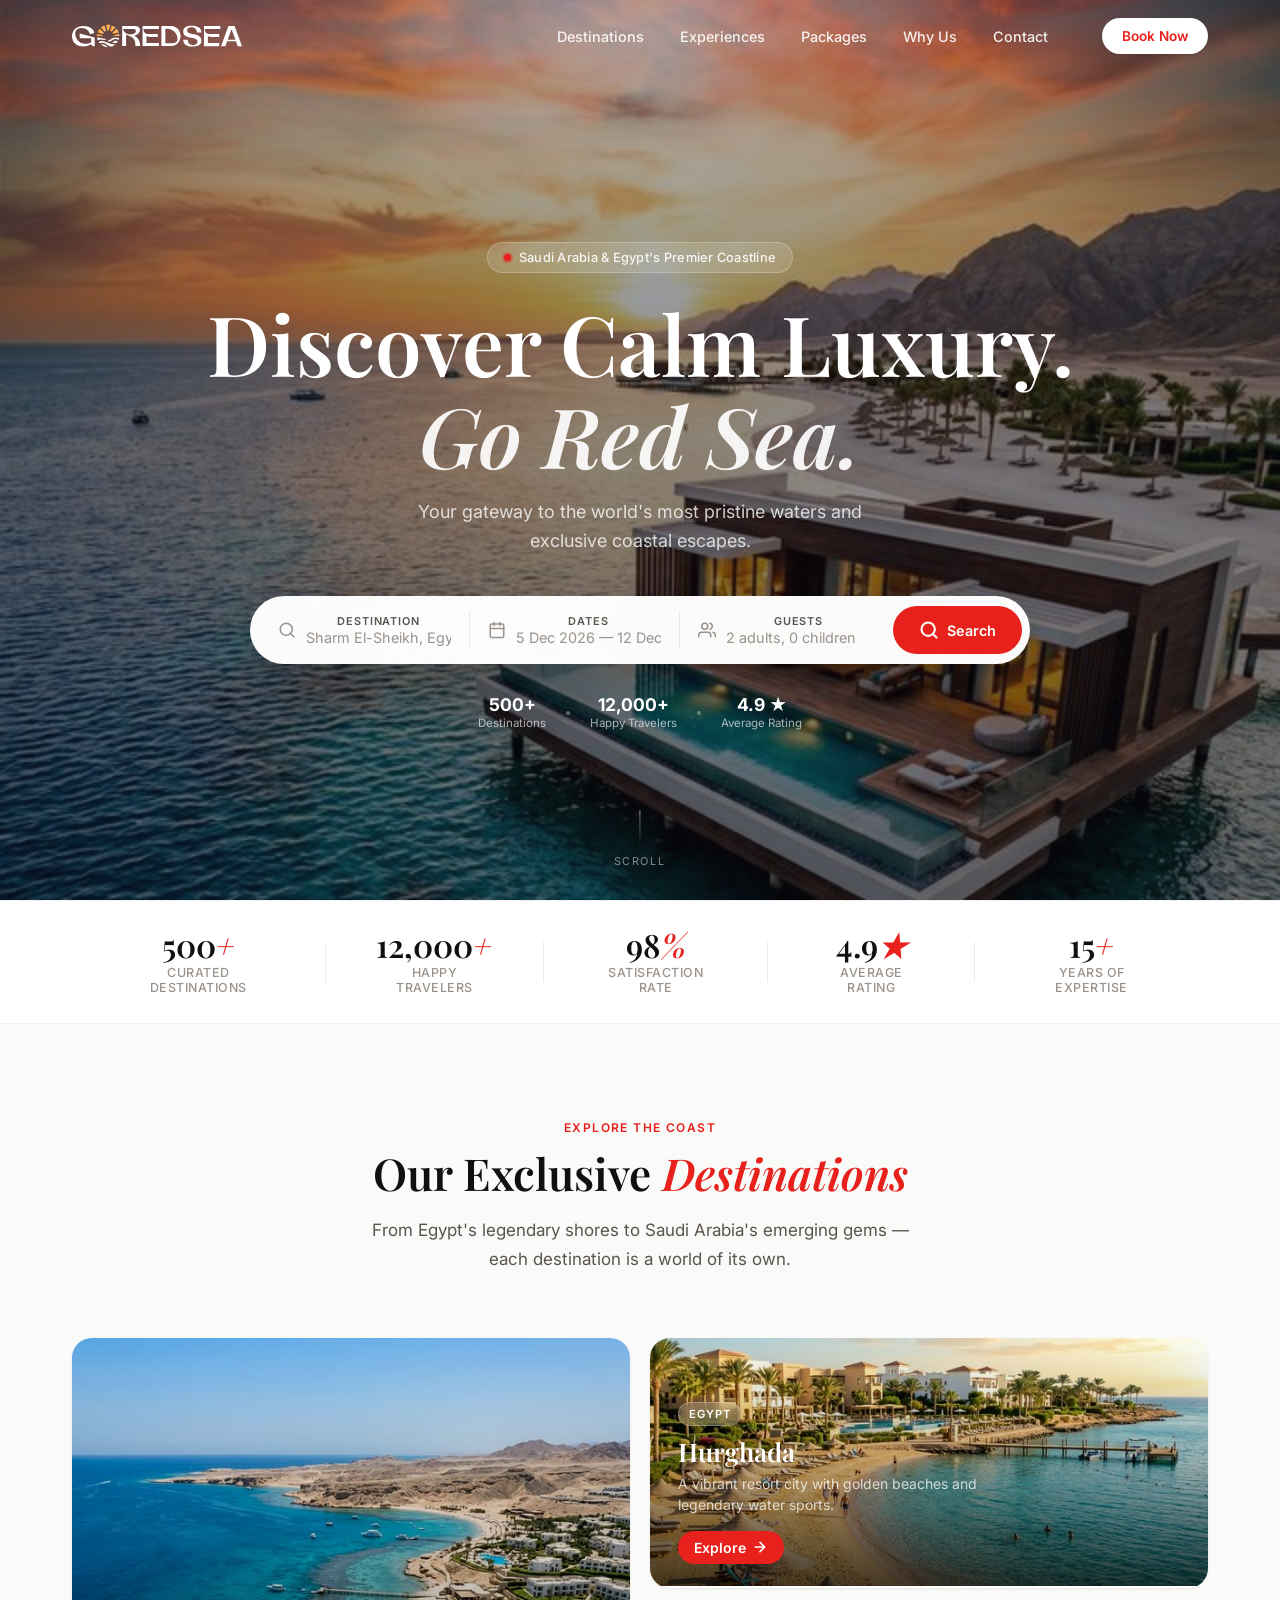
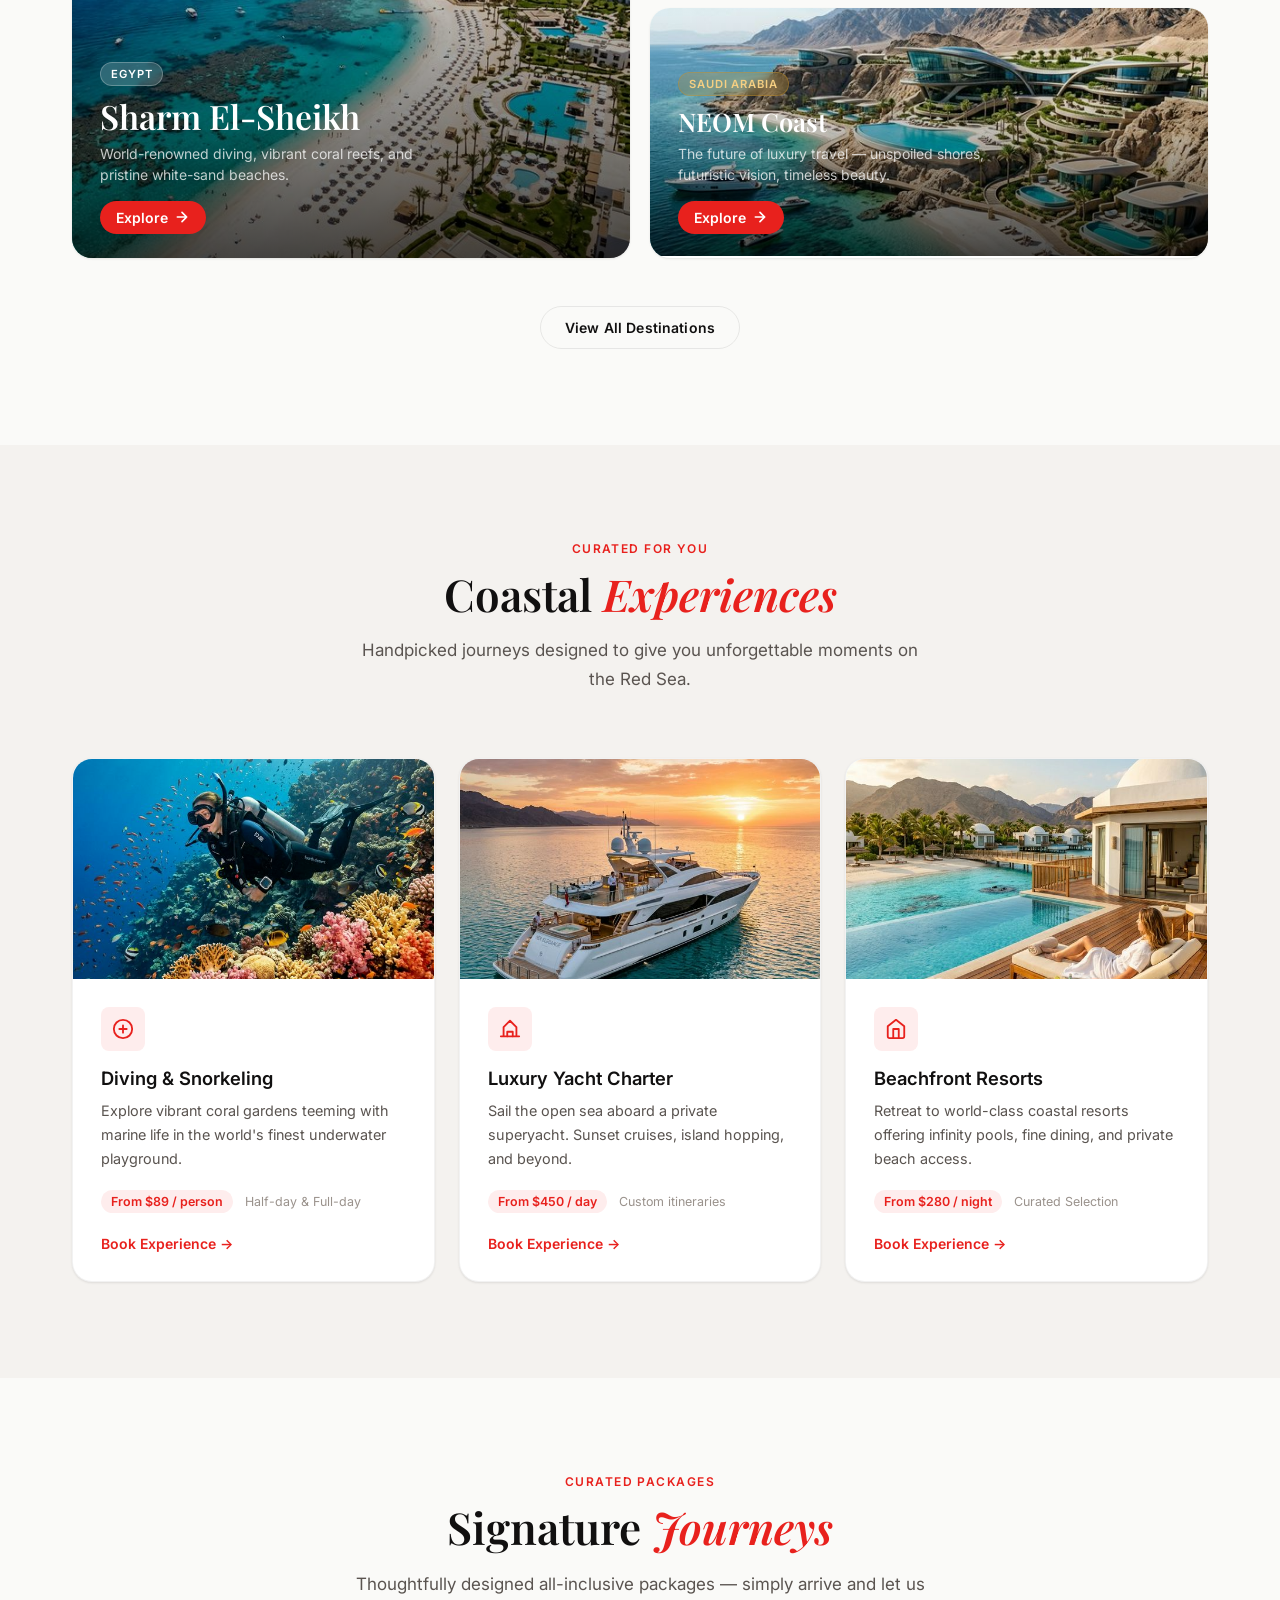
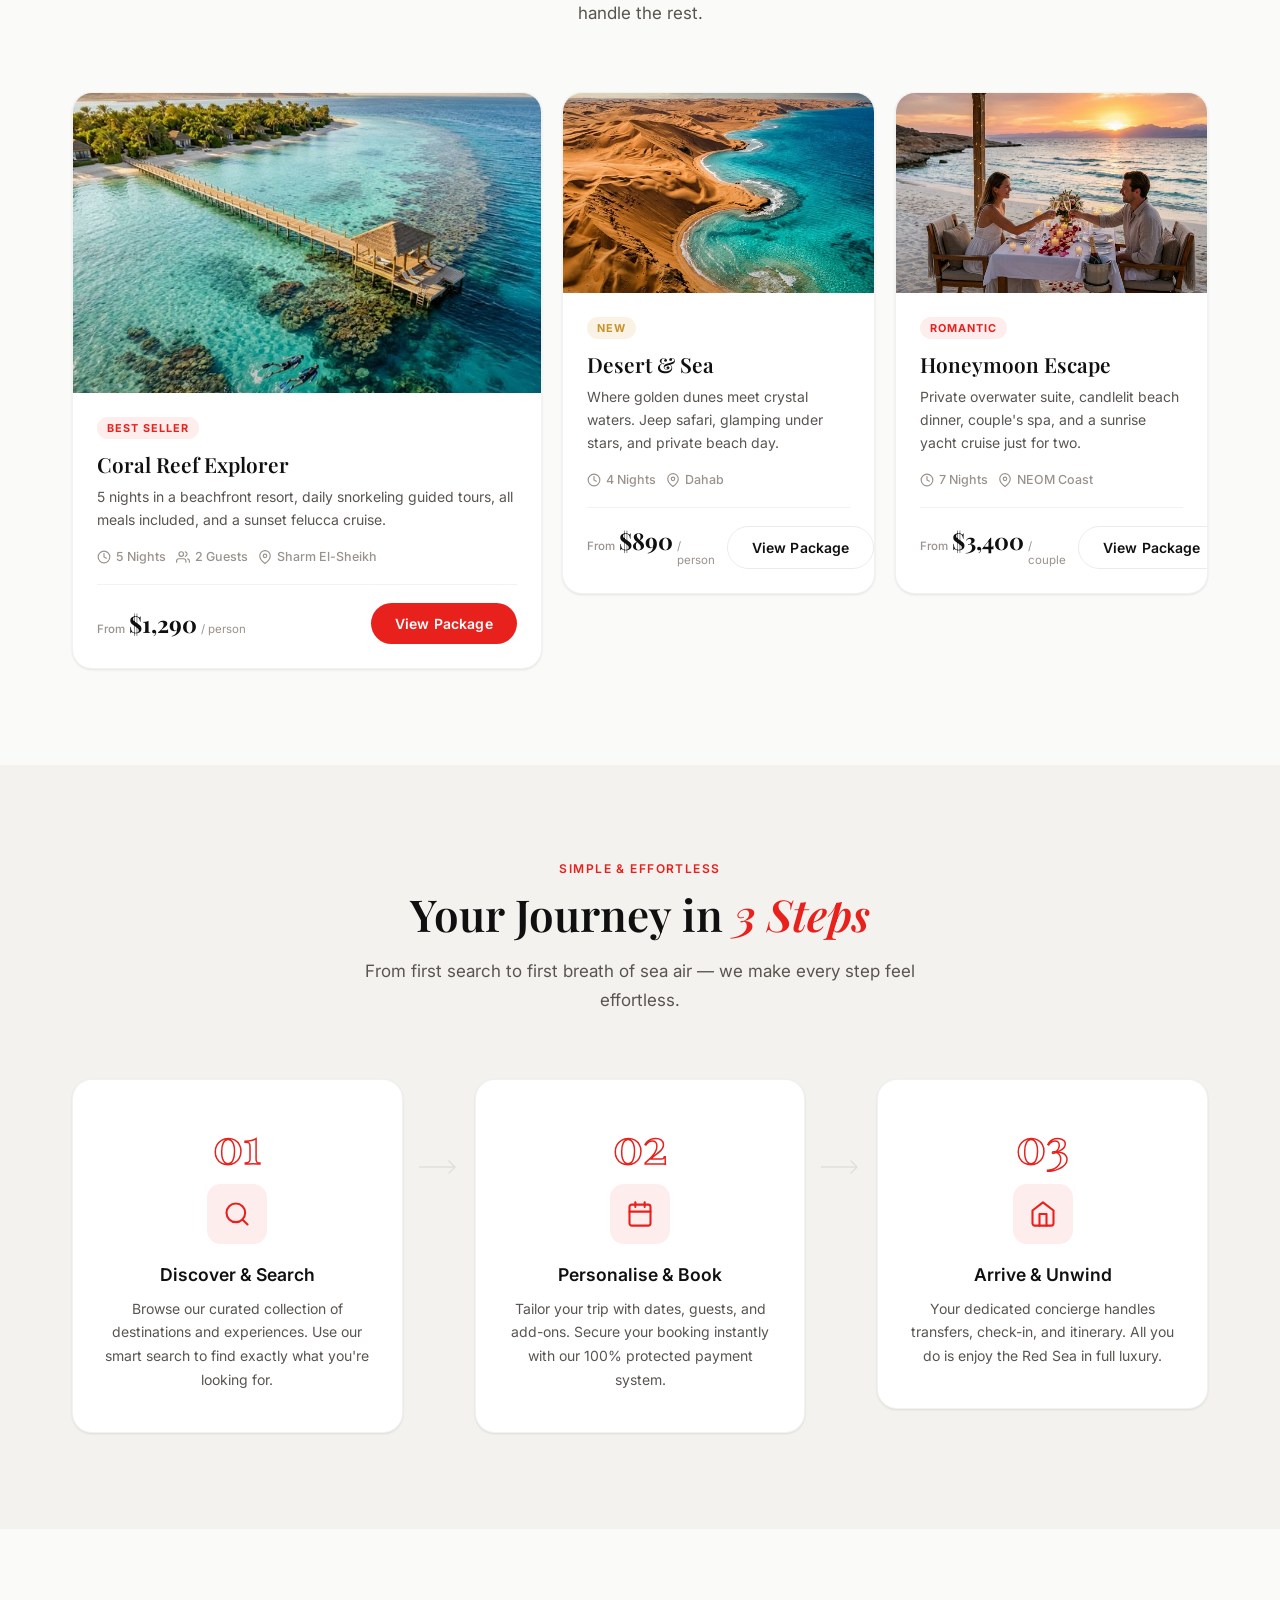
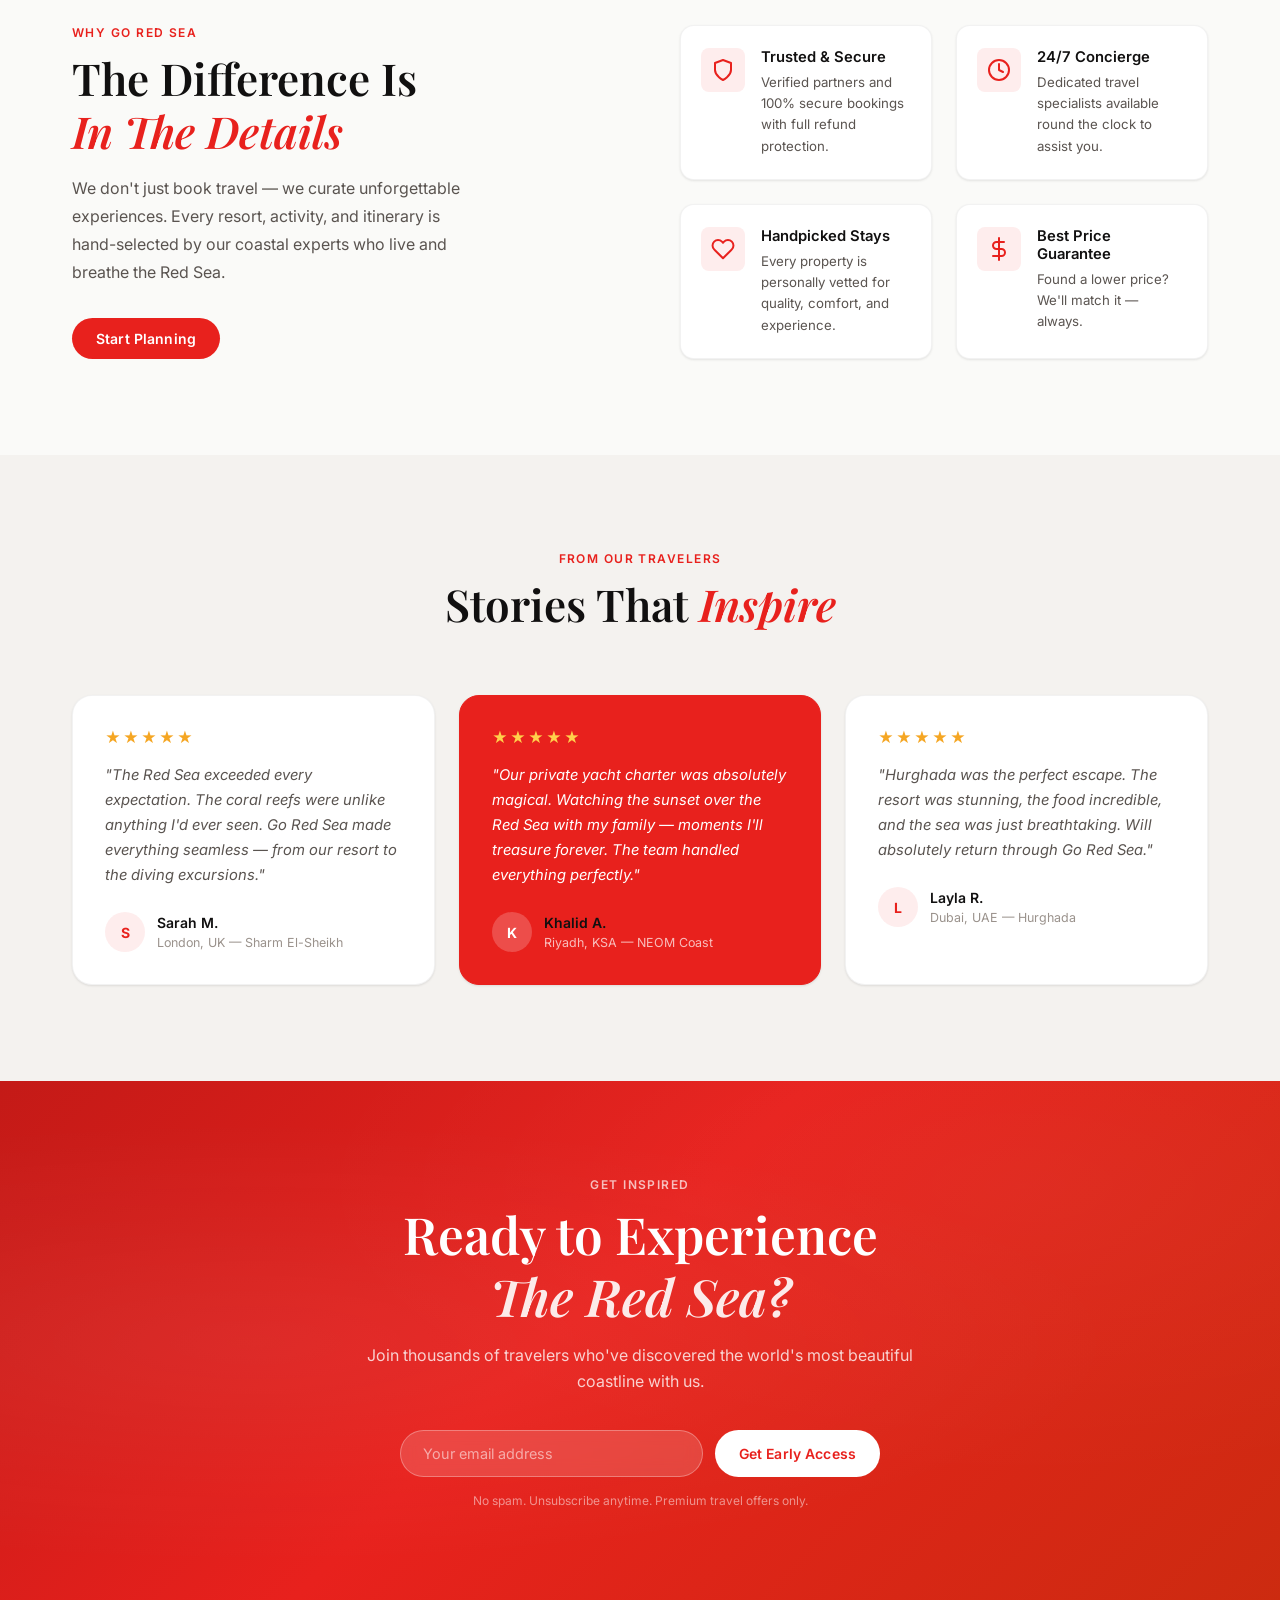
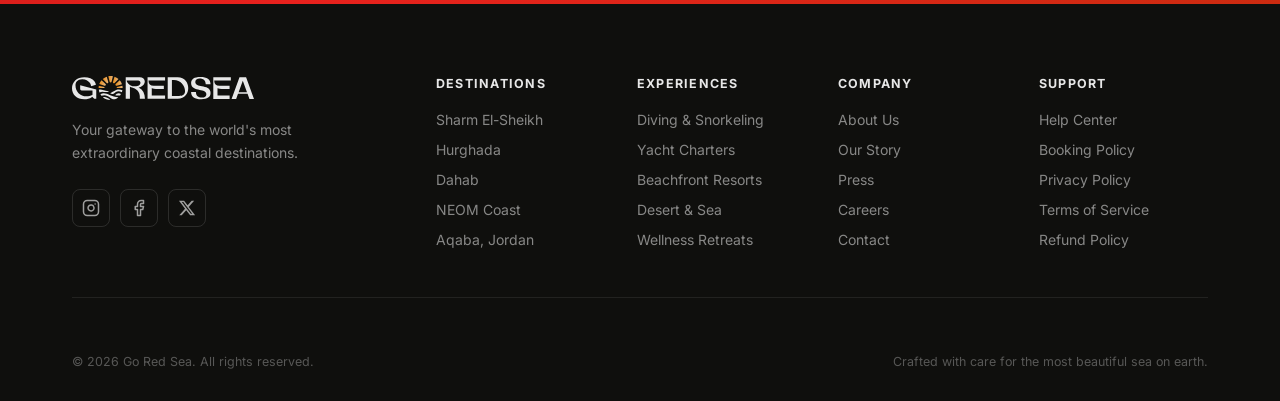
==== index.html @ 2644ea2e "🌊 Initial launch: Go Red Sea premium travel website - Full homepage with hero, stats bar, destinatio" ====
<!DOCTYPE html>
<html lang="en">
<head>
  <meta charset="UTF-8" />
  <meta name="viewport" content="width=device-width, initial-scale=1.0" />
  <title>Go Red Sea — Discover Calm Luxury</title>
  <meta name="description" content="Go Red Sea — Explore the world's most pristine coastline. Discover exclusive destinations, luxury resorts, yacht charters, and underwater adventures along the stunning Red Sea." />
  <meta name="keywords" content="Red Sea travel, Red Sea luxury, Sharm El-Sheikh, Hurghada, NEOM, Red Sea diving, yacht charter, luxury resort" />
  <link rel="icon" type="image/svg+xml" href="assets/logos/logo-red.svg" />
  <link rel="preconnect" href="https://fonts.googleapis.com" />
  <link rel="preconnect" href="https://fonts.gstatic.com" crossorigin />
  <link href="https://fonts.googleapis.com/css2?family=Inter:wght@300;400;500;600;700&family=Playfair+Display:ital,wght@0,500;0,600;1,500&display=swap" rel="stylesheet" />
  <link rel="stylesheet" href="style.css" />
</head>
<body>

  <!-- ═══════════════════════════════════════════
       NAVIGATION
  ═══════════════════════════════════════════ -->
  <header class="nav-header" id="nav-header">
    <nav class="nav-inner">
      <a href="/" class="nav-logo" id="nav-logo-link" aria-label="Go Red Sea - Home">
        <div class="logo-wrap">
          <img src="assets/logos/logo-red.svg"   alt="Go Red Sea" class="logo-img logo-dark"  id="logo-dark" />
          <img src="assets/logos/logo-white.svg" alt="Go Red Sea" class="logo-img logo-light" id="logo-light" />
        </div>
      </a>

      <ul class="nav-links" id="nav-links">
        <li><a href="#destinations" class="nav-link">Destinations</a></li>
        <li><a href="#experiences" class="nav-link">Experiences</a></li>
        <li><a href="#packages" class="nav-link">Packages</a></li>
        <li><a href="#why" class="nav-link">Why Us</a></li>
        <li><a href="#contact" class="nav-link">Contact</a></li>
      </ul>

      <div class="nav-actions">
        <a href="#booking" class="btn btn-primary nav-cta" id="nav-book-btn">Book Now</a>
        <button class="nav-burger" id="nav-burger" aria-label="Open menu">
          <span></span><span></span><span></span>
        </button>
      </div>
    </nav>
  </header>

  <!-- Mobile Menu -->
  <div class="mobile-menu" id="mobile-menu">
    <ul>
      <li><a href="#destinations" class="mobile-link">Destinations</a></li>
      <li><a href="#experiences" class="mobile-link">Experiences</a></li>
      <li><a href="#about" class="mobile-link">About</a></li>
      <li><a href="#contact" class="mobile-link">Contact</a></li>
      <li><a href="#booking" class="btn btn-primary mobile-cta">Book Now</a></li>
    </ul>
  </div>


  <!-- ═══════════════════════════════════════════
       HERO SECTION
  ═══════════════════════════════════════════ -->
  <section class="hero" id="hero">
    <div class="hero-media">
      <img src="assets/images/hero.png" alt="Red Sea luxury coastal view" class="hero-img" id="hero-img" />
      <div class="hero-overlay"></div>
    </div>

    <div class="hero-content">
      <div class="hero-badge">
        <span class="badge-dot"></span>
        <span>Saudi Arabia &amp; Egypt's Premier Coastline</span>
      </div>

      <h1 class="hero-headline">
        Discover Calm Luxury.<br />
        <em>Go Red Sea.</em>
      </h1>

      <p class="hero-subline">Your gateway to the world's most pristine waters and exclusive coastal escapes.</p>

      <!-- Search / Booking Bar -->
      <div class="booking-bar" id="booking">
        <div class="booking-field" id="booking-dest">
          <div class="field-icon">
            <svg width="18" height="18" viewBox="0 0 24 24" fill="none" stroke="currentColor" stroke-width="2" stroke-linecap="round" stroke-linejoin="round"><circle cx="11" cy="11" r="8"/><path d="m21 21-4.35-4.35"/></svg>
          </div>
          <div class="field-content">
            <label class="field-label">Destination</label>
            <input type="text" class="field-input" placeholder="Where do you want to go?" id="dest-input" />
          </div>
        </div>

        <div class="booking-divider"></div>

        <div class="booking-field" id="booking-dates">
          <div class="field-icon">
            <svg width="18" height="18" viewBox="0 0 24 24" fill="none" stroke="currentColor" stroke-width="2" stroke-linecap="round" stroke-linejoin="round"><rect x="3" y="4" width="18" height="18" rx="2" ry="2"/><line x1="16" y1="2" x2="16" y2="6"/><line x1="8" y1="2" x2="8" y2="6"/><line x1="3" y1="10" x2="21" y2="10"/></svg>
          </div>
          <div class="field-content">
            <label class="field-label">Dates</label>
            <input type="text" class="field-input" placeholder="Check-in — Check-out" id="dates-input" />
          </div>
        </div>

        <div class="booking-divider"></div>

        <div class="booking-field" id="booking-guests">
          <div class="field-icon">
            <svg width="18" height="18" viewBox="0 0 24 24" fill="none" stroke="currentColor" stroke-width="2" stroke-linecap="round" stroke-linejoin="round"><path d="M17 21v-2a4 4 0 0 0-4-4H5a4 4 0 0 0-4 4v2"/><circle cx="9" cy="7" r="4"/><path d="M23 21v-2a4 4 0 0 0-3-3.87"/><path d="M16 3.13a4 4 0 0 1 0 7.75"/></svg>
          </div>
          <div class="field-content">
            <label class="field-label">Guests</label>
            <input type="text" class="field-input" placeholder="2 adults, 0 children" id="guests-input" />
          </div>
        </div>

        <button class="booking-search-btn" id="search-btn" aria-label="Search">
          <svg width="20" height="20" viewBox="0 0 24 24" fill="none" stroke="currentColor" stroke-width="2.5" stroke-linecap="round" stroke-linejoin="round"><circle cx="11" cy="11" r="8"/><path d="m21 21-4.35-4.35"/></svg>
          <span>Search</span>
        </button>
      </div>

      <div class="hero-trust">
        <div class="trust-item">
          <strong>500+</strong>
          <span>Destinations</span>
        </div>
        <div class="trust-dot"></div>
        <div class="trust-item">
          <strong>12,000+</strong>
          <span>Happy Travelers</span>
        </div>
        <div class="trust-dot"></div>
        <div class="trust-item">
          <strong>4.9 ★</strong>
          <span>Average Rating</span>
        </div>
      </div>
    </div>

    <!-- Scroll indicator -->
    <div class="hero-scroll" aria-hidden="true">
      <div class="scroll-line"></div>
      <span>Scroll</span>
    </div>
  </section>

  <!-- ═══════════════════════════════════════════
       STATS BAR
  ═══════════════════════════════════════════ -->
  <div class="stats-bar">
    <div class="stats-inner">
      <div class="stat-item">
        <strong class="stat-num">500<span>+</span></strong>
        <span class="stat-label">Curated Destinations</span>
      </div>
      <div class="stat-sep"></div>
      <div class="stat-item">
        <strong class="stat-num">12,000<span>+</span></strong>
        <span class="stat-label">Happy Travelers</span>
      </div>
      <div class="stat-sep"></div>
      <div class="stat-item">
        <strong class="stat-num">98<span>%</span></strong>
        <span class="stat-label">Satisfaction Rate</span>
      </div>
      <div class="stat-sep"></div>
      <div class="stat-item">
        <strong class="stat-num">4.9<span>★</span></strong>
        <span class="stat-label">Average Rating</span>
      </div>
      <div class="stat-sep"></div>
      <div class="stat-item">
        <strong class="stat-num">15<span>+</span></strong>
        <span class="stat-label">Years of Expertise</span>
      </div>
    </div>
  </div>


  <!-- ═══════════════════════════════════════════
       DESTINATIONS SECTION
  ═══════════════════════════════════════════ -->
  <section class="section" id="destinations">
    <div class="container">
      <div class="section-header">
        <p class="section-eyebrow">Explore the Coast</p>
        <h2 class="section-title">Our Exclusive <em>Destinations</em></h2>
        <p class="section-subtitle">From Egypt's legendary shores to Saudi Arabia's emerging gems — each destination is a world of its own.</p>
      </div>

      <div class="destinations-grid">

        <!-- Card 1 – Sharm El-Sheikh -->
        <article class="dest-card dest-card--large" id="dest-sharm">
          <div class="dest-card-media">
            <img src="assets/images/dest_sharm.png" alt="Sharm El-Sheikh, Egypt" class="dest-card-img" loading="lazy" />
            <div class="dest-card-overlay"></div>
          </div>
          <div class="dest-card-content">
            <span class="dest-tag">Egypt</span>
            <h3 class="dest-name">Sharm El-Sheikh</h3>
            <p class="dest-desc">World-renowned diving, vibrant coral reefs, and pristine white-sand beaches.</p>
            <a href="#" class="dest-link" aria-label="Explore Sharm El-Sheikh">
              Explore
              <svg width="16" height="16" viewBox="0 0 24 24" fill="none" stroke="currentColor" stroke-width="2.5" stroke-linecap="round" stroke-linejoin="round"><path d="M5 12h14M12 5l7 7-7 7"/></svg>
            </a>
          </div>
        </article>

        <!-- Card 2 – Hurghada -->
        <article class="dest-card" id="dest-hurghada">
          <div class="dest-card-media">
            <img src="assets/images/dest_hurghada.png" alt="Hurghada, Egypt" class="dest-card-img" loading="lazy" />
            <div class="dest-card-overlay"></div>
          </div>
          <div class="dest-card-content">
            <span class="dest-tag">Egypt</span>
            <h3 class="dest-name">Hurghada</h3>
            <p class="dest-desc">A vibrant resort city with golden beaches and legendary water sports.</p>
            <a href="#" class="dest-link" aria-label="Explore Hurghada">
              Explore
              <svg width="16" height="16" viewBox="0 0 24 24" fill="none" stroke="currentColor" stroke-width="2.5" stroke-linecap="round" stroke-linejoin="round"><path d="M5 12h14M12 5l7 7-7 7"/></svg>
            </a>
          </div>
        </article>

        <!-- Card 3 – NEOM -->
        <article class="dest-card" id="dest-neom">
          <div class="dest-card-media">
            <img src="assets/images/dest_neom.png" alt="NEOM, Saudi Arabia" class="dest-card-img" loading="lazy" />
            <div class="dest-card-overlay"></div>
          </div>
          <div class="dest-card-content">
            <span class="dest-tag dest-tag--gold">Saudi Arabia</span>
            <h3 class="dest-name">NEOM Coast</h3>
            <p class="dest-desc">The future of luxury travel — unspoiled shores, futuristic vision, timeless beauty.</p>
            <a href="#" class="dest-link" aria-label="Explore NEOM Coast">
              Explore
              <svg width="16" height="16" viewBox="0 0 24 24" fill="none" stroke="currentColor" stroke-width="2.5" stroke-linecap="round" stroke-linejoin="round"><path d="M5 12h14M12 5l7 7-7 7"/></svg>
            </a>
          </div>
        </article>

      </div>

      <div class="section-footer">
        <a href="#" class="btn btn-outline" id="view-all-dest">View All Destinations</a>
      </div>
    </div>
  </section>


  <!-- ═══════════════════════════════════════════
       EXPERIENCES SECTION
  ═══════════════════════════════════════════ -->
  <section class="section section--tinted" id="experiences">
    <div class="container">
      <div class="section-header">
        <p class="section-eyebrow">Curated for You</p>
        <h2 class="section-title">Coastal <em>Experiences</em></h2>
        <p class="section-subtitle">Handpicked journeys designed to give you unforgettable moments on the Red Sea.</p>
      </div>

      <div class="experiences-grid">

        <article class="exp-card" id="exp-diving">
          <div class="exp-card-media">
            <img src="assets/images/exp_diving.png" alt="Red Sea Diving" class="exp-card-img" loading="lazy" />
          </div>
          <div class="exp-card-body">
            <div class="exp-icon" aria-hidden="true">
              <svg width="22" height="22" viewBox="0 0 24 24" fill="none" stroke="currentColor" stroke-width="2" stroke-linecap="round" stroke-linejoin="round"><path d="M12 22c5.523 0 10-4.477 10-10S17.523 2 12 2 2 6.477 2 12s4.477 10 10 10z"/><path d="M12 8v8M8 12h8"/></svg>
            </div>
            <h3 class="exp-name">Diving & Snorkeling</h3>
            <p class="exp-desc">Explore vibrant coral gardens teeming with marine life in the world's finest underwater playground.</p>
            <div class="exp-meta">
              <span class="exp-tag">From $89 / person</span>
              <span class="exp-duration">Half-day &amp; Full-day</span>
            </div>
            <a href="#" class="exp-link" id="exp-dive-link">Book Experience →</a>
          </div>
        </article>

        <article class="exp-card" id="exp-yacht">
          <div class="exp-card-media">
            <img src="assets/images/exp_yacht.png" alt="Yacht Charter Red Sea" class="exp-card-img" loading="lazy" />
          </div>
          <div class="exp-card-body">
            <div class="exp-icon" aria-hidden="true">
              <svg width="22" height="22" viewBox="0 0 24 24" fill="none" stroke="currentColor" stroke-width="2" stroke-linecap="round" stroke-linejoin="round"><path d="M2 20h20M5 20V10l7-7 7 7v10"/><path d="M9 20v-5h6v5"/></svg>
            </div>
            <h3 class="exp-name">Luxury Yacht Charter</h3>
            <p class="exp-desc">Sail the open sea aboard a private superyacht. Sunset cruises, island hopping, and beyond.</p>
            <div class="exp-meta">
              <span class="exp-tag">From $450 / day</span>
              <span class="exp-duration">Custom itineraries</span>
            </div>
            <a href="#" class="exp-link" id="exp-yacht-link">Book Experience →</a>
          </div>
        </article>

        <article class="exp-card" id="exp-resort">
          <div class="exp-card-media">
            <img src="assets/images/exp_resort.png" alt="Luxury Resort Red Sea" class="exp-card-img" loading="lazy" />
          </div>
          <div class="exp-card-body">
            <div class="exp-icon" aria-hidden="true">
              <svg width="22" height="22" viewBox="0 0 24 24" fill="none" stroke="currentColor" stroke-width="2" stroke-linecap="round" stroke-linejoin="round"><path d="M3 9l9-7 9 7v11a2 2 0 0 1-2 2H5a2 2 0 0 1-2-2z"/><polyline points="9 22 9 12 15 12 15 22"/></svg>
            </div>
            <h3 class="exp-name">Beachfront Resorts</h3>
            <p class="exp-desc">Retreat to world-class coastal resorts offering infinity pools, fine dining, and private beach access.</p>
            <div class="exp-meta">
              <span class="exp-tag">From $280 / night</span>
              <span class="exp-duration">Curated Selection</span>
            </div>
            <a href="#" class="exp-link" id="exp-resort-link">Book Experience →</a>
          </div>
        </article>

      </div>
    </div>
  </section>


  <!-- ═══════════════════════════════════════════
       FEATURED PACKAGES
  ═══════════════════════════════════════════ -->
  <section class="section" id="packages">
    <div class="container">
      <div class="section-header">
        <p class="section-eyebrow">Curated Packages</p>
        <h2 class="section-title">Signature <em>Journeys</em></h2>
        <p class="section-subtitle">Thoughtfully designed all-inclusive packages — simply arrive and let us handle the rest.</p>
      </div>

      <div class="packages-grid">

        <article class="pkg-card pkg-card--wide" id="pkg-snorkel">
          <div class="pkg-card-media">
            <img src="assets/images/pkg_snorkeling.png" alt="Red Sea Snorkeling Package" class="pkg-card-img" loading="lazy" />
            <div class="pkg-card-overlay"></div>
          </div>
          <div class="pkg-card-content">
            <div class="pkg-badge">Best Seller</div>
            <h3 class="pkg-name">Coral Reef Explorer</h3>
            <p class="pkg-desc">5 nights in a beachfront resort, daily snorkeling guided tours, all meals included, and a sunset felucca cruise.</p>
            <div class="pkg-details">
              <span><svg width="14" height="14" viewBox="0 0 24 24" fill="none" stroke="currentColor" stroke-width="2" stroke-linecap="round" stroke-linejoin="round"><circle cx="12" cy="12" r="10"/><polyline points="12 6 12 12 16 14"/></svg> 5 Nights</span>
              <span><svg width="14" height="14" viewBox="0 0 24 24" fill="none" stroke="currentColor" stroke-width="2" stroke-linecap="round" stroke-linejoin="round"><path d="M17 21v-2a4 4 0 0 0-4-4H5a4 4 0 0 0-4 4v2"/><circle cx="9" cy="7" r="4"/><path d="M23 21v-2a4 4 0 0 0-3-3.87"/><path d="M16 3.13a4 4 0 0 1 0 7.75"/></svg> 2 Guests</span>
              <span><svg width="14" height="14" viewBox="0 0 24 24" fill="none" stroke="currentColor" stroke-width="2" stroke-linecap="round" stroke-linejoin="round"><path d="M21 10c0 7-9 13-9 13s-9-6-9-13a9 9 0 0 1 18 0z"/><circle cx="12" cy="10" r="3"/></svg> Sharm El-Sheikh</span>
            </div>
            <div class="pkg-footer">
              <div class="pkg-price"><span>From</span><strong>$1,290</strong><em>/ person</em></div>
              <a href="#" class="btn btn-primary">View Package</a>
            </div>
          </div>
        </article>

        <article class="pkg-card" id="pkg-desert">
          <div class="pkg-card-media">
            <img src="assets/images/pkg_desert.png" alt="Desert & Sea Package" class="pkg-card-img" loading="lazy" />
            <div class="pkg-card-overlay"></div>
          </div>
          <div class="pkg-card-content">
            <div class="pkg-badge pkg-badge--gold">New</div>
            <h3 class="pkg-name">Desert &amp; Sea</h3>
            <p class="pkg-desc">Where golden dunes meet crystal waters. Jeep safari, glamping under stars, and private beach day.</p>
            <div class="pkg-details">
              <span><svg width="14" height="14" viewBox="0 0 24 24" fill="none" stroke="currentColor" stroke-width="2" stroke-linecap="round" stroke-linejoin="round"><circle cx="12" cy="12" r="10"/><polyline points="12 6 12 12 16 14"/></svg> 4 Nights</span>
              <span><svg width="14" height="14" viewBox="0 0 24 24" fill="none" stroke="currentColor" stroke-width="2" stroke-linecap="round" stroke-linejoin="round"><path d="M21 10c0 7-9 13-9 13s-9-6-9-13a9 9 0 0 1 18 0z"/><circle cx="12" cy="10" r="3"/></svg> Dahab</span>
            </div>
            <div class="pkg-footer">
              <div class="pkg-price"><span>From</span><strong>$890</strong><em>/ person</em></div>
              <a href="#" class="btn btn-outline">View Package</a>
            </div>
          </div>
        </article>

        <article class="pkg-card" id="pkg-honeymoon">
          <div class="pkg-card-media">
            <img src="assets/images/pkg_honeymoon.png" alt="Honeymoon Package" class="pkg-card-img" loading="lazy" />
            <div class="pkg-card-overlay"></div>
          </div>
          <div class="pkg-card-content">
            <div class="pkg-badge">Romantic</div>
            <h3 class="pkg-name">Honeymoon Escape</h3>
            <p class="pkg-desc">Private overwater suite, candlelit beach dinner, couple's spa, and a sunrise yacht cruise just for two.</p>
            <div class="pkg-details">
              <span><svg width="14" height="14" viewBox="0 0 24 24" fill="none" stroke="currentColor" stroke-width="2" stroke-linecap="round" stroke-linejoin="round"><circle cx="12" cy="12" r="10"/><polyline points="12 6 12 12 16 14"/></svg> 7 Nights</span>
              <span><svg width="14" height="14" viewBox="0 0 24 24" fill="none" stroke="currentColor" stroke-width="2" stroke-linecap="round" stroke-linejoin="round"><path d="M21 10c0 7-9 13-9 13s-9-6-9-13a9 9 0 0 1 18 0z"/><circle cx="12" cy="10" r="3"/></svg> NEOM Coast</span>
            </div>
            <div class="pkg-footer">
              <div class="pkg-price"><span>From</span><strong>$3,400</strong><em>/ couple</em></div>
              <a href="#" class="btn btn-outline">View Package</a>
            </div>
          </div>
        </article>

      </div>
    </div>
  </section>


  <!-- ═══════════════════════════════════════════
       HOW IT WORKS
  ═══════════════════════════════════════════ -->
  <section class="section section--tinted" id="how">
    <div class="container">
      <div class="section-header">
        <p class="section-eyebrow">Simple &amp; Effortless</p>
        <h2 class="section-title">Your Journey in <em>3 Steps</em></h2>
        <p class="section-subtitle">From first search to first breath of sea air — we make every step feel effortless.</p>
      </div>
      <div class="steps-row">
        <div class="step" id="step-1">
          <div class="step-num">01</div>
          <div class="step-icon">
            <svg width="28" height="28" viewBox="0 0 24 24" fill="none" stroke="currentColor" stroke-width="1.8" stroke-linecap="round" stroke-linejoin="round"><circle cx="11" cy="11" r="8"/><path d="m21 21-4.35-4.35"/></svg>
          </div>
          <h3 class="step-title">Discover &amp; Search</h3>
          <p class="step-desc">Browse our curated collection of destinations and experiences. Use our smart search to find exactly what you're looking for.</p>
        </div>
        <div class="step-arrow" aria-hidden="true">
          <svg width="40" height="16" viewBox="0 0 40 16" fill="none"><path d="M0 8h36M30 2l6 6-6 6" stroke="currentColor" stroke-width="1.5" stroke-linecap="round" stroke-linejoin="round"/></svg>
        </div>
        <div class="step" id="step-2">
          <div class="step-num">02</div>
          <div class="step-icon">
            <svg width="28" height="28" viewBox="0 0 24 24" fill="none" stroke="currentColor" stroke-width="1.8" stroke-linecap="round" stroke-linejoin="round"><rect x="3" y="4" width="18" height="18" rx="2"/><line x1="16" y1="2" x2="16" y2="6"/><line x1="8" y1="2" x2="8" y2="6"/><line x1="3" y1="10" x2="21" y2="10"/></svg>
          </div>
          <h3 class="step-title">Personalise &amp; Book</h3>
          <p class="step-desc">Tailor your trip with dates, guests, and add-ons. Secure your booking instantly with our 100% protected payment system.</p>
        </div>
        <div class="step-arrow" aria-hidden="true">
          <svg width="40" height="16" viewBox="0 0 40 16" fill="none"><path d="M0 8h36M30 2l6 6-6 6" stroke="currentColor" stroke-width="1.5" stroke-linecap="round" stroke-linejoin="round"/></svg>
        </div>
        <div class="step" id="step-3">
          <div class="step-num">03</div>
          <div class="step-icon">
            <svg width="28" height="28" viewBox="0 0 24 24" fill="none" stroke="currentColor" stroke-width="1.8" stroke-linecap="round" stroke-linejoin="round"><path d="M3 9l9-7 9 7v11a2 2 0 0 1-2 2H5a2 2 0 0 1-2-2z"/><polyline points="9 22 9 12 15 12 15 22"/></svg>
          </div>
          <h3 class="step-title">Arrive &amp; Unwind</h3>
          <p class="step-desc">Your dedicated concierge handles transfers, check-in, and itinerary. All you do is enjoy the Red Sea in full luxury.</p>
        </div>
      </div>
    </div>
  </section>


  <!-- ═══════════════════════════════════════════
       WHY GO RED SEA — VALUE PROPS
  ═══════════════════════════════════════════ -->
  <section class="section" id="why">
    <div class="container">
      <div class="why-layout">
        <div class="why-text">
          <p class="section-eyebrow">Why Go Red Sea</p>
          <h2 class="section-title" style="text-align:left; max-width:400px">The Difference Is<br /><em>In The Details</em></h2>
          <p class="why-body">We don't just book travel — we curate unforgettable experiences. Every resort, activity, and itinerary is hand-selected by our coastal experts who live and breathe the Red Sea.</p>
          <a href="#" class="btn btn-primary" id="why-cta">Start Planning</a>
        </div>

        <div class="why-pillars">
          <div class="pillar" id="pillar-1">
            <div class="pillar-icon">
              <svg width="24" height="24" viewBox="0 0 24 24" fill="none" stroke="currentColor" stroke-width="2" stroke-linecap="round" stroke-linejoin="round"><path d="M12 22s8-4 8-10V5l-8-3-8 3v7c0 6 8 10 8 10z"/></svg>
            </div>
            <div class="pillar-content">
              <h4>Trusted & Secure</h4>
              <p>Verified partners and 100% secure bookings with full refund protection.</p>
            </div>
          </div>

          <div class="pillar" id="pillar-2">
            <div class="pillar-icon">
              <svg width="24" height="24" viewBox="0 0 24 24" fill="none" stroke="currentColor" stroke-width="2" stroke-linecap="round" stroke-linejoin="round"><circle cx="12" cy="12" r="10"/><polyline points="12 6 12 12 16 14"/></svg>
            </div>
            <div class="pillar-content">
              <h4>24/7 Concierge</h4>
              <p>Dedicated travel specialists available round the clock to assist you.</p>
            </div>
          </div>

          <div class="pillar" id="pillar-3">
            <div class="pillar-icon">
              <svg width="24" height="24" viewBox="0 0 24 24" fill="none" stroke="currentColor" stroke-width="2" stroke-linecap="round" stroke-linejoin="round"><path d="M20.84 4.61a5.5 5.5 0 0 0-7.78 0L12 5.67l-1.06-1.06a5.5 5.5 0 0 0-7.78 7.78l1.06 1.06L12 21.23l7.78-7.78 1.06-1.06a5.5 5.5 0 0 0 0-7.78z"/></svg>
            </div>
            <div class="pillar-content">
              <h4>Handpicked Stays</h4>
              <p>Every property is personally vetted for quality, comfort, and experience.</p>
            </div>
          </div>

          <div class="pillar" id="pillar-4">
            <div class="pillar-icon">
              <svg width="24" height="24" viewBox="0 0 24 24" fill="none" stroke="currentColor" stroke-width="2" stroke-linecap="round" stroke-linejoin="round"><line x1="12" y1="1" x2="12" y2="23"/><path d="M17 5H9.5a3.5 3.5 0 0 0 0 7h5a3.5 3.5 0 0 1 0 7H6"/></svg>
            </div>
            <div class="pillar-content">
              <h4>Best Price Guarantee</h4>
              <p>Found a lower price? We'll match it — always.</p>
            </div>
          </div>
        </div>
      </div>
    </div>
  </section>


  <!-- ═══════════════════════════════════════════
       TESTIMONIALS
  ═══════════════════════════════════════════ -->
  <section class="section section--tinted" id="testimonials">
    <div class="container">
      <div class="section-header">
        <p class="section-eyebrow">From Our Travelers</p>
        <h2 class="section-title">Stories That <em>Inspire</em></h2>
      </div>

      <div class="testimonials-grid">
        <article class="testi-card" id="testi-1">
          <div class="testi-stars" aria-label="5 stars">★★★★★</div>
          <blockquote class="testi-quote">"The Red Sea exceeded every expectation. The coral reefs were unlike anything I'd ever seen. Go Red Sea made everything seamless — from our resort to the diving excursions."</blockquote>
          <div class="testi-author">
            <div class="testi-avatar" aria-hidden="true">S</div>
            <div>
              <strong>Sarah M.</strong>
              <span>London, UK — Sharm El-Sheikh</span>
            </div>
          </div>
        </article>

        <article class="testi-card testi-card--featured" id="testi-2">
          <div class="testi-stars" aria-label="5 stars">★★★★★</div>
          <blockquote class="testi-quote">"Our private yacht charter was absolutely magical. Watching the sunset over the Red Sea with my family — moments I'll treasure forever. The team handled everything perfectly."</blockquote>
          <div class="testi-author">
            <div class="testi-avatar" aria-hidden="true">K</div>
            <div>
              <strong>Khalid A.</strong>
              <span>Riyadh, KSA — NEOM Coast</span>
            </div>
          </div>
        </article>

        <article class="testi-card" id="testi-3">
          <div class="testi-stars" aria-label="5 stars">★★★★★</div>
          <blockquote class="testi-quote">"Hurghada was the perfect escape. The resort was stunning, the food incredible, and the sea was just breathtaking. Will absolutely return through Go Red Sea."</blockquote>
          <div class="testi-author">
            <div class="testi-avatar" aria-hidden="true">L</div>
            <div>
              <strong>Layla R.</strong>
              <span>Dubai, UAE — Hurghada</span>
            </div>
          </div>
        </article>
      </div>
    </div>
  </section>


  <!-- ═══════════════════════════════════════════
       NEWSLETTER / CTA BANNER
  ═══════════════════════════════════════════ -->
  <section class="cta-banner" id="about">
    <div class="cta-banner-content">
      <p class="section-eyebrow" style="color:rgba(255,255,255,0.7)">Get Inspired</p>
      <h2 class="cta-banner-title">Ready to Experience<br /><em>The Red Sea?</em></h2>
      <p class="cta-banner-sub">Join thousands of travelers who've discovered the world's most beautiful coastline with us.</p>
      <div class="cta-banner-form" id="newsletter-form">
        <input type="email" class="cta-input" placeholder="Your email address" aria-label="Email address" id="email-input" />
        <button class="btn btn-white" id="newsletter-btn">Get Early Access</button>
      </div>
      <p class="cta-fine">No spam. Unsubscribe anytime. Premium travel offers only.</p>
    </div>
  </section>


  <!-- ═══════════════════════════════════════════
       FOOTER
  ═══════════════════════════════════════════ -->
  <footer class="footer" id="contact">
    <div class="container">
      <div class="footer-top">
        <div class="footer-brand">
          <img src="assets/logos/logo-white.svg" alt="Go Red Sea" class="footer-logo" />
          <p class="footer-tagline">Your gateway to the world's most extraordinary coastal destinations.</p>
          <div class="footer-socials">
            <a href="#" class="social-link" aria-label="Instagram" id="social-instagram">
              <svg width="18" height="18" viewBox="0 0 24 24" fill="none" stroke="currentColor" stroke-width="2" stroke-linecap="round" stroke-linejoin="round"><rect x="2" y="2" width="20" height="20" rx="5" ry="5"/><path d="M16 11.37A4 4 0 1 1 12.63 8 4 4 0 0 1 16 11.37z"/><line x1="17.5" y1="6.5" x2="17.51" y2="6.5"/></svg>
            </a>
            <a href="#" class="social-link" aria-label="Facebook" id="social-facebook">
              <svg width="18" height="18" viewBox="0 0 24 24" fill="none" stroke="currentColor" stroke-width="2" stroke-linecap="round" stroke-linejoin="round"><path d="M18 2h-3a5 5 0 0 0-5 5v3H7v4h3v8h4v-8h3l1-4h-4V7a1 1 0 0 1 1-1h3z"/></svg>
            </a>
            <a href="#" class="social-link" aria-label="Twitter X" id="social-twitter">
              <svg width="18" height="18" viewBox="0 0 24 24" fill="currentColor"><path d="M18.244 2.25h3.308l-7.227 8.26 8.502 11.24H16.17l-5.214-6.817L4.99 21.75H1.68l7.73-8.835L1.254 2.25H8.08l4.713 6.231zm-1.161 17.52h1.833L7.084 4.126H5.117z"/></svg>
            </a>
          </div>
        </div>

        <div class="footer-cols">
          <div class="footer-col">
            <h5>Destinations</h5>
            <ul>
              <li><a href="#">Sharm El-Sheikh</a></li>
              <li><a href="#">Hurghada</a></li>
              <li><a href="#">Dahab</a></li>
              <li><a href="#">NEOM Coast</a></li>
              <li><a href="#">Aqaba, Jordan</a></li>
            </ul>
          </div>
          <div class="footer-col">
            <h5>Experiences</h5>
            <ul>
              <li><a href="#">Diving & Snorkeling</a></li>
              <li><a href="#">Yacht Charters</a></li>
              <li><a href="#">Beachfront Resorts</a></li>
              <li><a href="#">Desert & Sea</a></li>
              <li><a href="#">Wellness Retreats</a></li>
            </ul>
          </div>
          <div class="footer-col">
            <h5>Company</h5>
            <ul>
              <li><a href="#">About Us</a></li>
              <li><a href="#">Our Story</a></li>
              <li><a href="#">Press</a></li>
              <li><a href="#">Careers</a></li>
              <li><a href="#">Contact</a></li>
            </ul>
          </div>
          <div class="footer-col">
            <h5>Support</h5>
            <ul>
              <li><a href="#">Help Center</a></li>
              <li><a href="#">Booking Policy</a></li>
              <li><a href="#">Privacy Policy</a></li>
              <li><a href="#">Terms of Service</a></li>
              <li><a href="#">Refund Policy</a></li>
            </ul>
          </div>
        </div>
      </div>

      <div class="footer-bottom">
        <p>© 2026 Go Red Sea. All rights reserved.</p>
        <p>Crafted with care for the most beautiful sea on earth.</p>
      </div>
    </div>
  </footer>

  <script src="script.js"></script>
</body>
</html>
---- style.css ----
/* ═══════════════════════════════════════════════
   GO RED SEA — DESIGN SYSTEM
   ═══════════════════════════════════════════════ */

/* ── Tokens ───────────────────────────────────── */
:root {
  --red:         #E8211D;
  --red-hover:   #C41A17;
  --red-light:   rgba(232, 33, 29, 0.08);
  --gold:        #C9922A;
  --gold-light:  rgba(201, 146, 42, 0.12);

  --white:       #ffffff;
  --bg:          #fafaf8;
  --tint:        #f4f2ef;
  --surface:     #ffffff;
  --border:      rgba(0,0,0,0.08);
  --border-soft: rgba(0,0,0,0.05);

  --text-primary:   #111010;
  --text-secondary: #5a5450;
  --text-muted:     #9a928c;

  --font-body:     'Inter', system-ui, sans-serif;
  --font-display:  'Playfair Display', Georgia, serif;

  --radius-sm:  8px;
  --radius-md:  14px;
  --radius-lg:  20px;
  --radius-xl:  28px;

  --shadow-sm:  0 1px 3px rgba(0,0,0,0.06), 0 1px 2px rgba(0,0,0,0.04);
  --shadow-md:  0 4px 16px rgba(0,0,0,0.08), 0 1px 4px rgba(0,0,0,0.04);
  --shadow-lg:  0 12px 40px rgba(0,0,0,0.10), 0 4px 12px rgba(0,0,0,0.05);
  --shadow-xl:  0 24px 60px rgba(0,0,0,0.14);

  --transition: 0.25s cubic-bezier(0.4, 0, 0.2, 1);
  --transition-slow: 0.45s cubic-bezier(0.4, 0, 0.2, 1);

  --max-w: 1200px;
  --nav-h: 72px;
}

/* ── Reset ────────────────────────────────────── */
*, *::before, *::after { box-sizing: border-box; margin: 0; padding: 0; }

html {
  scroll-behavior: smooth;
  -webkit-font-smoothing: antialiased;
  -moz-osx-font-smoothing: grayscale;
}

body {
  font-family: var(--font-body);
  background: var(--bg);
  color: var(--text-primary);
  overflow-x: hidden;
}

img { display: block; max-width: 100%; }
a { text-decoration: none; color: inherit; }
ul { list-style: none; }
button { font-family: inherit; cursor: pointer; border: none; background: none; }
input { font-family: inherit; outline: none; border: none; background: none; }

/* ── Utilities ────────────────────────────────── */
.container {
  width: 100%;
  max-width: var(--max-w);
  margin: 0 auto;
  padding: 0 32px;
}

.btn {
  display: inline-flex;
  align-items: center;
  gap: 8px;
  font-size: 0.875rem;
  font-weight: 600;
  letter-spacing: 0.01em;
  padding: 12px 24px;
  border-radius: 50px;
  transition: var(--transition);
  cursor: pointer;
  white-space: nowrap;
}

.btn-primary {
  background: var(--red);
  color: var(--white);
}
.btn-primary:hover {
  background: var(--red-hover);
  transform: translateY(-1px);
  box-shadow: 0 6px 20px rgba(232,33,29,0.30);
}

.btn-outline {
  background: transparent;
  color: var(--text-primary);
  border: 1.5px solid var(--border);
}
.btn-outline:hover {
  border-color: var(--red);
  color: var(--red);
  transform: translateY(-1px);
}

.btn-white {
  background: var(--white);
  color: var(--red);
}
.btn-white:hover {
  background: var(--bg);
  transform: translateY(-1px);
  box-shadow: var(--shadow-md);
}

/* Section scaffolding */
.section { padding: 96px 0; }
.section--tinted { background: var(--tint); }

.section-header {
  text-align: center;
  max-width: 580px;
  margin: 0 auto 64px;
}

.section-eyebrow {
  font-size: 0.75rem;
  font-weight: 600;
  letter-spacing: 0.12em;
  text-transform: uppercase;
  color: var(--red);
  margin-bottom: 12px;
}

.section-title {
  font-family: var(--font-display);
  font-size: clamp(2rem, 4vw, 2.75rem);
  font-weight: 600;
  line-height: 1.2;
  color: var(--text-primary);
  margin-bottom: 16px;
}
.section-title em {
  font-style: italic;
  color: var(--red);
}

.section-subtitle {
  font-size: 1.0625rem;
  line-height: 1.7;
  color: var(--text-secondary);
}

.section-footer {
  text-align: center;
  margin-top: 48px;
}


/* ═══════════════════════════════════════════════
   NAVIGATION
   ═══════════════════════════════════════════════ */
.nav-header {
  position: fixed;
  top: 0; left: 0; right: 0;
  z-index: 1000;
  height: var(--nav-h);
  transition: background var(--transition), box-shadow var(--transition);
}

.nav-header.scrolled {
  background: rgba(255,255,255,0.96);
  backdrop-filter: blur(20px);
  -webkit-backdrop-filter: blur(20px);
  box-shadow: 0 1px 0 var(--border), 0 4px 20px rgba(0,0,0,0.05);
}

.nav-inner {
  max-width: var(--max-w);
  margin: 0 auto;
  padding: 0 32px;
  height: 100%;
  display: flex;
  align-items: center;
  gap: 40px;
}

.nav-logo {
  flex-shrink: 0;
  transition: opacity var(--transition);
}
.nav-logo:hover { opacity: 0.85; }

/* Logo wrapper: fixed size, logos stacked via absolute */
.logo-wrap {
  position: relative;
  width: 170px;
  height: 28px;
  display: block;
}

.logo-img {
  height: 28px;
  width: auto;
  position: absolute;
  top: 0; left: 0;
  transition: opacity var(--transition-slow);
}

/* Default: transparent nav — show white logo */
.logo-dark  { opacity: 0; }
.logo-light { opacity: 1; }

/* Scrolled: white nav — show red logo */
.nav-header.scrolled .logo-dark  { opacity: 1; }
.nav-header.scrolled .logo-light { opacity: 0; }

.nav-links {
  display: flex;
  align-items: center;
  gap: 8px;
  margin-left: auto;
}

.nav-link {
  font-size: 0.9rem;
  font-weight: 500;
  padding: 8px 14px;
  border-radius: 50px;
  color: rgba(255,255,255,0.9);
  transition: var(--transition);
}
.nav-link:hover {
  background: rgba(255,255,255,0.15);
  color: #fff;
}

.nav-header.scrolled .nav-link {
  color: var(--text-secondary);
}
.nav-header.scrolled .nav-link:hover {
  background: var(--tint);
  color: var(--text-primary);
}

.nav-actions {
  display: flex;
  align-items: center;
  gap: 12px;
}

.nav-cta {
  font-size: 0.85rem;
  padding: 10px 20px;
  background: var(--white);
  color: var(--red);
  box-shadow: var(--shadow-sm);
}
.nav-cta:hover {
  background: var(--bg);
  transform: translateY(-1px);
  box-shadow: var(--shadow-md);
}

.nav-header.scrolled .nav-cta {
  background: var(--red);
  color: var(--white);
}
.nav-header.scrolled .nav-cta:hover {
  background: var(--red-hover);
  box-shadow: 0 6px 20px rgba(232,33,29,0.25);
}

/* Hamburger */
.nav-burger {
  display: none;
  flex-direction: column;
  gap: 5px;
  padding: 8px;
  border-radius: 8px;
}
.nav-burger span {
  display: block;
  width: 22px;
  height: 2px;
  background: rgba(255,255,255,0.9);
  border-radius: 2px;
  transition: var(--transition);
}
.nav-header.scrolled .nav-burger span { background: var(--text-primary); }

/* Mobile menu */
.mobile-menu {
  position: fixed;
  top: var(--nav-h);
  left: 0; right: 0;
  background: var(--white);
  padding: 24px 32px 32px;
  z-index: 999;
  transform: translateY(-110%);
  opacity: 0;
  transition: all 0.35s cubic-bezier(0.4, 0, 0.2, 1);
  box-shadow: var(--shadow-lg);
  display: none;
}
.mobile-menu.open {
  transform: translateY(0);
  opacity: 1;
}
.mobile-menu ul { display: flex; flex-direction: column; gap: 8px; }
.mobile-link {
  display: block;
  padding: 12px 16px;
  font-size: 1rem;
  font-weight: 500;
  color: var(--text-primary);
  border-radius: var(--radius-sm);
  transition: var(--transition);
}
.mobile-link:hover { background: var(--tint); }
.mobile-cta { margin-top: 12px; align-self: flex-start; }

/* ── Logo placeholder dims for absolute children */
.nav-logo-wrap {
  position: relative;
  height: 28px;
  width: 160px;
}


/* ═══════════════════════════════════════════════
   HERO
   ═══════════════════════════════════════════════ */
.hero {
  position: relative;
  height: 100vh;
  min-height: 700px;
  max-height: 920px;
  display: flex;
  align-items: center;
  overflow: hidden;
}

.hero-media {
  position: absolute;
  inset: 0;
  z-index: 0;
}

.hero-img {
  width: 100%;
  height: 100%;
  object-fit: cover;
  object-position: center 30%;
  transform: scale(1.04);
  transition: transform 8s ease-out;
}
.hero-img.loaded { transform: scale(1); }

.hero-overlay {
  position: absolute;
  inset: 0;
  background: linear-gradient(
    to bottom,
    rgba(10,10,20,0.28) 0%,
    rgba(10,10,20,0.46) 45%,
    rgba(10,10,20,0.55) 100%
  );
}

.hero-content {
  position: relative;
  z-index: 2;
  width: 100%;
  max-width: var(--max-w);
  margin: 0 auto;
  padding: 0 32px;
  padding-top: var(--nav-h);
  display: flex;
  flex-direction: column;
  align-items: center;
  text-align: center;
}

.hero-badge {
  display: inline-flex;
  align-items: center;
  gap: 8px;
  background: rgba(255,255,255,0.14);
  backdrop-filter: blur(8px);
  border: 1px solid rgba(255,255,255,0.22);
  border-radius: 50px;
  padding: 7px 16px;
  font-size: 0.8rem;
  font-weight: 500;
  color: rgba(255,255,255,0.92);
  letter-spacing: 0.02em;
  margin-bottom: 24px;
  animation: fadeSlideDown 0.8s 0.2s both;
}

.badge-dot {
  width: 7px; height: 7px;
  border-radius: 50%;
  background: var(--red);
  box-shadow: 0 0 0 2px rgba(232,33,29,0.35);
  animation: pulse 2s infinite;
}

@keyframes pulse {
  0%, 100% { box-shadow: 0 0 0 2px rgba(232,33,29,0.35); }
  50%       { box-shadow: 0 0 0 5px rgba(232,33,29,0.1); }
}

.hero-headline {
  font-family: var(--font-display);
  font-size: clamp(2.8rem, 7vw, 5.2rem);
  font-weight: 600;
  line-height: 1.1;
  color: var(--white);
  margin-bottom: 18px;
  animation: fadeSlideDown 0.9s 0.35s both;
}
.hero-headline em {
  font-style: italic;
  color: rgba(255,255,255,0.92);
}

.hero-subline {
  font-size: 1.125rem;
  color: rgba(255,255,255,0.78);
  max-width: 480px;
  line-height: 1.6;
  margin-bottom: 40px;
  animation: fadeSlideDown 0.9s 0.5s both;
}

/* ── Booking Bar ──────────────────────────────── */
.booking-bar {
  display: flex;
  align-items: center;
  background: rgba(255,255,255,0.98);
  backdrop-filter: blur(24px);
  border-radius: 50px;
  box-shadow: 0 20px 60px rgba(0,0,0,0.22), 0 4px 16px rgba(0,0,0,0.10);
  padding: 8px 8px 8px 10px;
  gap: 0;
  max-width: 780px;
  width: 100%;
  margin-bottom: 32px;
  animation: fadeSlideUp 0.9s 0.65s both;
}

.booking-field {
  display: flex;
  align-items: center;
  gap: 10px;
  flex: 1;
  padding: 10px 18px;
  cursor: text;
  border-radius: 40px;
  transition: background var(--transition);
}
.booking-field:hover { background: var(--red-light); }

.field-icon {
  color: var(--text-muted);
  flex-shrink: 0;
  display: flex;
}

.field-content {
  display: flex;
  flex-direction: column;
  gap: 1px;
}

.field-label {
  font-size: 0.68rem;
  font-weight: 600;
  text-transform: uppercase;
  letter-spacing: 0.08em;
  color: var(--text-secondary);
}

.field-input {
  font-size: 0.9rem;
  color: var(--text-primary);
  width: 100%;
}
.field-input::placeholder { color: var(--text-muted); }

.booking-divider {
  width: 1px;
  height: 36px;
  background: var(--border);
  flex-shrink: 0;
}

.booking-search-btn {
  display: flex;
  align-items: center;
  gap: 8px;
  background: var(--red);
  color: var(--white);
  font-size: 0.9rem;
  font-weight: 600;
  padding: 14px 26px;
  border-radius: 50px;
  transition: var(--transition);
  flex-shrink: 0;
  margin-left: 4px;
}
.booking-search-btn:hover {
  background: var(--red-hover);
  transform: translateY(-1px);
  box-shadow: 0 8px 24px rgba(232,33,29,0.30);
}

/* ── Trust bar ────────────────────────────────── */
.hero-trust {
  display: flex;
  align-items: center;
  gap: 20px;
  animation: fadeSlideUp 0.9s 0.8s both;
}

.trust-item {
  display: flex;
  flex-direction: column;
  text-align: center;
  gap: 2px;
}
.trust-item strong {
  font-size: 1.1rem;
  font-weight: 700;
  color: #fff;
  line-height: 1;
}
.trust-item span {
  font-size: 0.72rem;
  color: rgba(255,255,255,0.65);
  font-weight: 400;
}

.trust-dot {
  width: 4px; height: 4px;
  border-radius: 50%;
  background: rgba(255,255,255,0.35);
}

/* Scroll hint */
.hero-scroll {
  position: absolute;
  bottom: 32px;
  left: 50%;
  transform: translateX(-50%);
  z-index: 2;
  display: flex;
  flex-direction: column;
  align-items: center;
  gap: 8px;
  animation: fadeIn 1s 1.2s both;
}
.hero-scroll span {
  font-size: 0.68rem;
  letter-spacing: 0.14em;
  text-transform: uppercase;
  color: rgba(255,255,255,0.5);
}
.scroll-line {
  width: 1px;
  height: 36px;
  background: linear-gradient(to bottom, rgba(255,255,255,0.55), transparent);
  animation: scrollPulse 2.2s ease-in-out infinite;
}
@keyframes scrollPulse {
  0%, 100% { opacity: 0.4; transform: scaleY(1); }
  50%      { opacity: 1;   transform: scaleY(0.7); }
}


/* ═══════════════════════════════════════════════
   DESTINATIONS
   ═══════════════════════════════════════════════ */
.destinations-grid {
  display: grid;
  grid-template-columns: 1fr 1fr;
  grid-template-rows: auto auto;
  gap: 20px;
}

.dest-card--large {
  grid-row: 1 / 3;
}

.dest-card {
  position: relative;
  border-radius: var(--radius-lg);
  overflow: hidden;
  cursor: pointer;
  background: var(--surface);
  box-shadow: var(--shadow-sm);
}

.dest-card-media {
  position: relative;
  overflow: hidden;
}

.dest-card--large .dest-card-media { height: 520px; }
.dest-card:not(.dest-card--large) .dest-card-media { height: 248px; }

.dest-card-img {
  width: 100%; height: 100%;
  object-fit: cover;
  transform: scale(1.04);
  transition: transform var(--transition-slow);
}
.dest-card:hover .dest-card-img { transform: scale(1.10); }

.dest-card-overlay {
  position: absolute;
  inset: 0;
  background: linear-gradient(
    to top,
    rgba(0,0,0,0.72) 0%,
    rgba(0,0,0,0.18) 55%,
    transparent 100%
  );
  transition: opacity var(--transition);
}
.dest-card:hover .dest-card-overlay { opacity: 0.85; }

.dest-card-content {
  position: absolute;
  bottom: 0; left: 0; right: 0;
  padding: 28px 28px 24px;
  z-index: 2;
}

.dest-tag {
  display: inline-block;
  background: rgba(255,255,255,0.18);
  backdrop-filter: blur(6px);
  border: 1px solid rgba(255,255,255,0.25);
  color: #fff;
  font-size: 0.7rem;
  font-weight: 600;
  letter-spacing: 0.08em;
  text-transform: uppercase;
  padding: 4px 10px;
  border-radius: 50px;
  margin-bottom: 10px;
}

.dest-tag--gold {
  background: rgba(201,146,42,0.25);
  border-color: rgba(201,146,42,0.40);
  color: #f5cf82;
}

.dest-name {
  font-family: var(--font-display);
  font-size: 1.6rem;
  font-weight: 600;
  color: #fff;
  margin-bottom: 6px;
  line-height: 1.2;
}
.dest-card--large .dest-name { font-size: 2.1rem; }

.dest-desc {
  font-size: 0.875rem;
  color: rgba(255,255,255,0.75);
  line-height: 1.5;
  margin-bottom: 16px;
  max-width: 340px;
}

.dest-link {
  display: inline-flex;
  align-items: center;
  gap: 6px;
  font-size: 0.875rem;
  font-weight: 600;
  color: #fff;
  background: var(--red);
  padding: 8px 16px;
  border-radius: 50px;
  transition: var(--transition);
}
.dest-link:hover {
  background: var(--red-hover);
  transform: translateY(-1px);
  box-shadow: 0 4px 14px rgba(232,33,29,0.35);
}


/* ═══════════════════════════════════════════════
   EXPERIENCES
   ═══════════════════════════════════════════════ */
.experiences-grid {
  display: grid;
  grid-template-columns: repeat(3, 1fr);
  gap: 24px;
}

.exp-card {
  background: var(--white);
  border-radius: var(--radius-lg);
  overflow: hidden;
  box-shadow: var(--shadow-sm);
  border: 1px solid var(--border-soft);
  transition: box-shadow var(--transition), transform var(--transition);
}
.exp-card:hover {
  box-shadow: var(--shadow-lg);
  transform: translateY(-4px);
}

.exp-card-media {
  overflow: hidden;
  height: 220px;
}
.exp-card-img {
  width: 100%; height: 100%;
  object-fit: cover;
  transform: scale(1.04);
  transition: transform var(--transition-slow);
}
.exp-card:hover .exp-card-img { transform: scale(1.10); }

.exp-card-body {
  padding: 28px;
}

.exp-icon {
  width: 44px; height: 44px;
  border-radius: var(--radius-sm);
  background: var(--red-light);
  color: var(--red);
  display: flex;
  align-items: center;
  justify-content: center;
  margin-bottom: 16px;
}

.exp-name {
  font-size: 1.15rem;
  font-weight: 600;
  color: var(--text-primary);
  margin-bottom: 8px;
  line-height: 1.3;
}

.exp-desc {
  font-size: 0.9rem;
  color: var(--text-secondary);
  line-height: 1.65;
  margin-bottom: 20px;
}

.exp-meta {
  display: flex;
  align-items: center;
  gap: 12px;
  margin-bottom: 20px;
}

.exp-tag {
  font-size: 0.78rem;
  font-weight: 600;
  color: var(--red);
  background: var(--red-light);
  padding: 4px 10px;
  border-radius: 50px;
}

.exp-duration {
  font-size: 0.78rem;
  color: var(--text-muted);
}

.exp-link {
  font-size: 0.875rem;
  font-weight: 600;
  color: var(--red);
  transition: var(--transition);
  display: inline-flex;
  align-items: center;
  gap: 4px;
}
.exp-link:hover {
  color: var(--red-hover);
  gap: 8px;
}


/* ═══════════════════════════════════════════════
   WHY GO RED SEA
   ═══════════════════════════════════════════════ */
.why-layout {
  display: grid;
  grid-template-columns: 1fr 1fr;
  gap: 80px;
  align-items: center;
}

.why-body {
  font-size: 1rem;
  color: var(--text-secondary);
  line-height: 1.75;
  margin-bottom: 32px;
  max-width: 400px;
}

.why-pillars {
  display: grid;
  grid-template-columns: 1fr 1fr;
  gap: 24px;
}

.pillar {
  display: flex;
  gap: 16px;
  background: var(--white);
  border: 1px solid var(--border-soft);
  border-radius: var(--radius-md);
  padding: 22px 20px;
  box-shadow: var(--shadow-sm);
  transition: box-shadow var(--transition), transform var(--transition);
}
.pillar:hover {
  box-shadow: var(--shadow-md);
  transform: translateY(-2px);
}
.pillar:hover .pillar-icon { background: var(--red); color: var(--white); }

.pillar-icon {
  width: 44px; height: 44px;
  border-radius: var(--radius-sm);
  background: var(--red-light);
  color: var(--red);
  display: flex;
  align-items: center;
  justify-content: center;
  flex-shrink: 0;
  transition: var(--transition);
}

.pillar-content h4 {
  font-size: 0.925rem;
  font-weight: 600;
  color: var(--text-primary);
  margin-bottom: 6px;
}

.pillar-content p {
  font-size: 0.83rem;
  color: var(--text-secondary);
  line-height: 1.6;
}


/* ═══════════════════════════════════════════════
   TESTIMONIALS
   ═══════════════════════════════════════════════ */
.testimonials-grid {
  display: grid;
  grid-template-columns: repeat(3, 1fr);
  gap: 24px;
}

.testi-card {
  background: var(--white);
  border: 1px solid var(--border-soft);
  border-radius: var(--radius-lg);
  padding: 32px;
  box-shadow: var(--shadow-sm);
  transition: box-shadow var(--transition), transform var(--transition);
}
.testi-card:hover {
  box-shadow: var(--shadow-md);
  transform: translateY(-3px);
}

.testi-card--featured {
  background: var(--red);
  border-color: var(--red);
}
.testi-card--featured .testi-stars,
.testi-card--featured blockquote,
.testi-card--featured strong,
.testi-card--featured span { color: #fff; }
.testi-card--featured .testi-stars { color: #ffd04b; }
.testi-card--featured .testi-author span { color: rgba(255,255,255,0.7); }
.testi-card--featured .testi-avatar {
  background: rgba(255,255,255,0.2);
  color: #fff;
}
.testi-card--featured:hover { box-shadow: 0 20px 50px rgba(232,33,29,0.25); }

.testi-stars {
  font-size: 0.95rem;
  color: #f5a623;
  letter-spacing: 2px;
  margin-bottom: 16px;
}

.testi-quote {
  font-size: 0.925rem;
  line-height: 1.7;
  color: var(--text-secondary);
  font-style: italic;
  margin-bottom: 24px;
}

.testi-author {
  display: flex;
  align-items: center;
  gap: 12px;
}

.testi-avatar {
  width: 40px; height: 40px;
  border-radius: 50%;
  background: var(--red-light);
  color: var(--red);
  font-size: 0.875rem;
  font-weight: 700;
  display: flex;
  align-items: center;
  justify-content: center;
  flex-shrink: 0;
}

.testi-author strong {
  display: block;
  font-size: 0.875rem;
  font-weight: 600;
  color: var(--text-primary);
}
.testi-author span {
  font-size: 0.78rem;
  color: var(--text-muted);
}


/* ═══════════════════════════════════════════════
   CTA BANNER
   ═══════════════════════════════════════════════ */
.cta-banner {
  background: linear-gradient(135deg, #c41a17 0%, #e8211d 45%, #cc2b10 100%);
  padding: 96px 32px;
  text-align: center;
  position: relative;
  overflow: hidden;
}

.cta-banner::before {
  content: '';
  position: absolute;
  inset: 0;
  background:
    radial-gradient(ellipse at 20% 50%, rgba(255,255,255,0.06) 0%, transparent 60%),
    radial-gradient(ellipse at 80% 20%, rgba(255,255,255,0.04) 0%, transparent 50%);
  pointer-events: none;
}

.cta-banner-content {
  position: relative;
  z-index: 1;
  max-width: 600px;
  margin: 0 auto;
}

.cta-banner-title {
  font-family: var(--font-display);
  font-size: clamp(2rem, 5vw, 3.2rem);
  font-weight: 600;
  color: var(--white);
  line-height: 1.2;
  margin-bottom: 16px;
}
.cta-banner-title em { font-style: italic; opacity: 0.9; }

.cta-banner-sub {
  font-size: 1rem;
  color: rgba(255,255,255,0.78);
  line-height: 1.6;
  margin-bottom: 36px;
}

.cta-banner-form {
  display: flex;
  gap: 12px;
  max-width: 480px;
  margin: 0 auto 16px;
}

.cta-input {
  flex: 1;
  background: rgba(255,255,255,0.15);
  backdrop-filter: blur(8px);
  border: 1.5px solid rgba(255,255,255,0.3);
  border-radius: 50px;
  padding: 14px 22px;
  font-size: 0.9rem;
  color: #fff;
  transition: var(--transition);
}
.cta-input::placeholder { color: rgba(255,255,255,0.55); }
.cta-input:focus {
  border-color: rgba(255,255,255,0.6);
  background: rgba(255,255,255,0.2);
}

.cta-fine {
  font-size: 0.75rem;
  color: rgba(255,255,255,0.5);
}


/* ═══════════════════════════════════════════════
   FOOTER
   ═══════════════════════════════════════════════ */
.footer {
  background: #0f0f0d;
  color: rgba(255,255,255,0.75);
  padding: 72px 0 32px;
}

.footer-top {
  display: grid;
  grid-template-columns: 300px 1fr;
  gap: 64px;
  margin-bottom: 56px;
  padding-bottom: 48px;
  border-bottom: 1px solid rgba(255,255,255,0.08);
}

.footer-logo {
  height: 24px;
  width: auto;
  margin-bottom: 18px;
  opacity: 0.9;
}

.footer-tagline {
  font-size: 0.875rem;
  line-height: 1.65;
  color: rgba(255,255,255,0.5);
  margin-bottom: 24px;
  max-width: 240px;
}

.footer-socials {
  display: flex;
  gap: 10px;
}

.social-link {
  width: 38px; height: 38px;
  border-radius: var(--radius-sm);
  border: 1px solid rgba(255,255,255,0.12);
  color: rgba(255,255,255,0.6);
  display: flex;
  align-items: center;
  justify-content: center;
  transition: var(--transition);
}
.social-link:hover {
  background: var(--red);
  border-color: var(--red);
  color: #fff;
  transform: translateY(-2px);
}

.footer-cols {
  display: grid;
  grid-template-columns: repeat(4, 1fr);
  gap: 32px;
}

.footer-col h5 {
  font-size: 0.78rem;
  font-weight: 700;
  text-transform: uppercase;
  letter-spacing: 0.10em;
  color: rgba(255,255,255,0.9);
  margin-bottom: 18px;
}

.footer-col ul {
  display: flex;
  flex-direction: column;
  gap: 10px;
}
.footer-col a {
  font-size: 0.875rem;
  color: rgba(255,255,255,0.5);
  transition: var(--transition);
}
.footer-col a:hover { color: rgba(255,255,255,0.9); }

.footer-bottom {
  display: flex;
  align-items: center;
  justify-content: space-between;
  gap: 16px;
  font-size: 0.78rem;
  color: rgba(255,255,255,0.3);
}


/* ═══════════════════════════════════════════════
   KEYFRAMES
   ═══════════════════════════════════════════════ */
@keyframes fadeSlideDown {
  from { opacity: 0; transform: translateY(-16px); }
  to   { opacity: 1; transform: translateY(0); }
}

@keyframes fadeSlideUp {
  from { opacity: 0; transform: translateY(20px); }
  to   { opacity: 1; transform: translateY(0); }
}

@keyframes fadeIn {
  from { opacity: 0; }
  to   { opacity: 1; }
}


/* ═══════════════════════════════════════════════
   SCROLL REVEAL (JS-driven)
   ═══════════════════════════════════════════════ */
.reveal {
  opacity: 0;
  transform: translateY(28px);
  transition: opacity 0.7s cubic-bezier(0.4,0,0.2,1),
              transform 0.7s cubic-bezier(0.4,0,0.2,1);
}
.reveal.visible {
  opacity: 1;
  transform: translateY(0);
}
.reveal-delay-1 { transition-delay: 0.1s; }
.reveal-delay-2 { transition-delay: 0.2s; }
.reveal-delay-3 { transition-delay: 0.3s; }


/* ═══════════════════════════════════════════════
   RESPONSIVE
   ═══════════════════════════════════════════════ */
@media (max-width: 1024px) {
  .destinations-grid { grid-template-columns: 1fr 1fr; }
  .dest-card--large { grid-column: 1 / 3; grid-row: auto; }
  .dest-card--large .dest-card-media { height: 380px; }
  .why-layout { gap: 48px; }
  .footer-top { grid-template-columns: 240px 1fr; gap: 40px; }
}

@media (max-width: 768px) {
  :root { --nav-h: 64px; }
  .container { padding: 0 20px; }
  .section { padding: 64px 0; }

  .nav-links { display: none; }
  .nav-burger { display: flex; }
  .mobile-menu { display: block; }
  .nav-cta { display: none; }

  .hero { max-height: none; height: 100svh; }
  .hero-badge { font-size: 0.72rem; }
  .hero-subline { font-size: 1rem; }

  .booking-bar {
    flex-direction: column;
    border-radius: var(--radius-xl);
    padding: 16px;
    gap: 4px;
    align-items: stretch;
  }
  .booking-field { padding: 12px 16px; }
  .booking-divider { display: none; }
  .booking-search-btn { border-radius: var(--radius-md); padding: 14px; justify-content: center; }

  .hero-trust { gap: 12px; }
  .trust-item strong { font-size: 0.95rem; }

  .destinations-grid { grid-template-columns: 1fr; gap: 16px; }
  .dest-card--large { grid-column: auto; }
  .dest-card--large .dest-card-media { height: 320px; }
  .dest-card:not(.dest-card--large) .dest-card-media { height: 220px; }

  .experiences-grid { grid-template-columns: 1fr; gap: 16px; }
  .testimonials-grid { grid-template-columns: 1fr; gap: 16px; }

  .why-layout { grid-template-columns: 1fr; gap: 40px; }
  .why-pillars { grid-template-columns: 1fr; }

  .footer-top { grid-template-columns: 1fr; gap: 40px; }
  .footer-cols { grid-template-columns: 1fr 1fr; }
  .footer-bottom { flex-direction: column; text-align: center; }

  .cta-banner-form { flex-direction: column; }
  .cta-input { border-radius: var(--radius-md); text-align: center; }
}

@media (max-width: 480px) {
  .why-pillars { grid-template-columns: 1fr; }
  .footer-cols { grid-template-columns: 1fr; }
  .section-header { margin-bottom: 40px; }
  .packages-grid { grid-template-columns: 1fr; }
  .steps-row { flex-direction: column; gap: 32px; }
  .step-arrow { transform: rotate(90deg); }
  .stats-inner { grid-template-columns: 1fr 1fr; gap: 24px; }
  .stat-sep { display: none; }
}


/* ═══════════════════════════════════════════════
   STATS BAR
   ═══════════════════════════════════════════════ */
.stats-bar {
  background: var(--white);
  border-top: 1px solid var(--border-soft);
  border-bottom: 1px solid var(--border-soft);
  padding: 0;
}

.stats-inner {
  max-width: var(--max-w);
  margin: 0 auto;
  padding: 0 32px;
  display: flex;
  align-items: center;
  justify-content: center;
  gap: 0;
}

.stat-item {
  display: flex;
  flex-direction: column;
  align-items: center;
  gap: 4px;
  padding: 28px 48px;
  text-align: center;
}

.stat-num {
  font-family: var(--font-display);
  font-size: 2rem;
  font-weight: 600;
  color: var(--text-primary);
  line-height: 1;
}
.stat-num span {
  color: var(--red);
  font-style: italic;
}

.stat-label {
  font-size: 0.78rem;
  color: var(--text-muted);
  font-weight: 500;
  letter-spacing: 0.04em;
  text-transform: uppercase;
}

.stat-sep {
  width: 1px;
  height: 40px;
  background: var(--border);
  flex-shrink: 0;
}


/* ═══════════════════════════════════════════════
   FEATURED PACKAGES
   ═══════════════════════════════════════════════ */
.packages-grid {
  display: grid;
  grid-template-columns: 1.5fr 1fr 1fr;
  gap: 20px;
  align-items: start;
}

.pkg-card {
  border-radius: var(--radius-lg);
  overflow: hidden;
  background: var(--white);
  box-shadow: var(--shadow-sm);
  border: 1px solid var(--border-soft);
  transition: box-shadow var(--transition), transform var(--transition);
  display: flex;
  flex-direction: column;
}
.pkg-card:hover {
  box-shadow: var(--shadow-lg);
  transform: translateY(-4px);
}

.pkg-card--wide .pkg-card-media { height: 300px; }
.pkg-card:not(.pkg-card--wide) .pkg-card-media { height: 200px; }

.pkg-card-media {
  position: relative;
  overflow: hidden;
}
.pkg-card-img {
  width: 100%; height: 100%;
  object-fit: cover;
  transform: scale(1.04);
  transition: transform var(--transition-slow);
}
.pkg-card:hover .pkg-card-img { transform: scale(1.10); }

.pkg-card-overlay {
  position: absolute;
  inset: 0;
  background: linear-gradient(to top, rgba(0,0,0,0.2) 0%, transparent 60%);
}

.pkg-card-content {
  padding: 24px;
  display: flex;
  flex-direction: column;
  flex: 1;
}

.pkg-badge {
  display: inline-block;
  background: var(--red-light);
  color: var(--red);
  font-size: 0.68rem;
  font-weight: 700;
  text-transform: uppercase;
  letter-spacing: 0.09em;
  padding: 4px 10px;
  border-radius: 50px;
  margin-bottom: 12px;
  align-self: flex-start;
}
.pkg-badge--gold {
  background: var(--gold-light);
  color: var(--gold);
}

.pkg-name {
  font-family: var(--font-display);
  font-size: 1.3rem;
  font-weight: 600;
  color: var(--text-primary);
  margin-bottom: 8px;
  line-height: 1.25;
}

.pkg-desc {
  font-size: 0.875rem;
  color: var(--text-secondary);
  line-height: 1.65;
  margin-bottom: 18px;
  flex: 1;
}

.pkg-details {
  display: flex;
  flex-wrap: wrap;
  gap: 10px;
  margin-bottom: 20px;
}
.pkg-details span {
  display: inline-flex;
  align-items: center;
  gap: 5px;
  font-size: 0.78rem;
  color: var(--text-muted);
  font-weight: 500;
}

.pkg-footer {
  display: flex;
  align-items: center;
  justify-content: space-between;
  gap: 12px;
  padding-top: 18px;
  border-top: 1px solid var(--border-soft);
}

.pkg-price {
  display: flex;
  align-items: baseline;
  gap: 4px;
}
.pkg-price span {
  font-size: 0.72rem;
  color: var(--text-muted);
  font-weight: 500;
}
.pkg-price strong {
  font-size: 1.45rem;
  font-weight: 700;
  color: var(--text-primary);
  font-family: var(--font-display);
  line-height: 1;
}
.pkg-price em {
  font-size: 0.72rem;
  color: var(--text-muted);
  font-weight: 400;
  font-style: normal;
}


/* ═══════════════════════════════════════════════
   HOW IT WORKS — 3 STEPS
   ═══════════════════════════════════════════════ */
.steps-row {
  display: flex;
  align-items: flex-start;
  gap: 16px;
}

.step {
  flex: 1;
  display: flex;
  flex-direction: column;
  align-items: center;
  text-align: center;
  padding: 40px 32px;
  background: var(--white);
  border-radius: var(--radius-lg);
  border: 1px solid var(--border-soft);
  box-shadow: var(--shadow-sm);
  transition: box-shadow var(--transition), transform var(--transition);
}
.step:hover {
  box-shadow: var(--shadow-md);
  transform: translateY(-4px);
}
.step:hover .step-icon {
  background: var(--red);
  color: var(--white);
}

.step-num {
  font-family: var(--font-display);
  font-size: 3rem;
  font-weight: 600;
  color: var(--red-light);
  line-height: 1;
  margin-bottom: 16px;
  /* Outline text technique */
  -webkit-text-stroke: 1.5px var(--red);
  color: transparent;
}

.step-icon {
  width: 60px; height: 60px;
  border-radius: var(--radius-md);
  background: var(--red-light);
  color: var(--red);
  display: flex;
  align-items: center;
  justify-content: center;
  margin-bottom: 20px;
  transition: var(--transition);
}

.step-title {
  font-size: 1.1rem;
  font-weight: 600;
  color: var(--text-primary);
  margin-bottom: 10px;
  line-height: 1.3;
}

.step-desc {
  font-size: 0.875rem;
  color: var(--text-secondary);
  line-height: 1.7;
}

.step-arrow {
  color: var(--border);
  display: flex;
  align-items: center;
  padding-top: 80px;
  flex-shrink: 0;
}

/* Responsive additions */
@media (max-width: 1024px) {
  .packages-grid { grid-template-columns: 1fr 1fr; }
  .pkg-card--wide { grid-column: 1 / 3; }
  .steps-row { gap: 12px; }
  .step { padding: 28px 20px; }
}

@media (max-width: 768px) {
  .stats-inner { flex-wrap: wrap; justify-content: center; padding: 0 16px; }
  .stat-item { padding: 20px 24px; }
  .stat-sep { display: none; }
  .packages-grid { grid-template-columns: 1fr; }
  .pkg-card--wide { grid-column: auto; }
  .steps-row { flex-direction: column; gap: 16px; }
  .step-arrow { transform: rotate(90deg); padding-top: 0; align-self: center; }
}
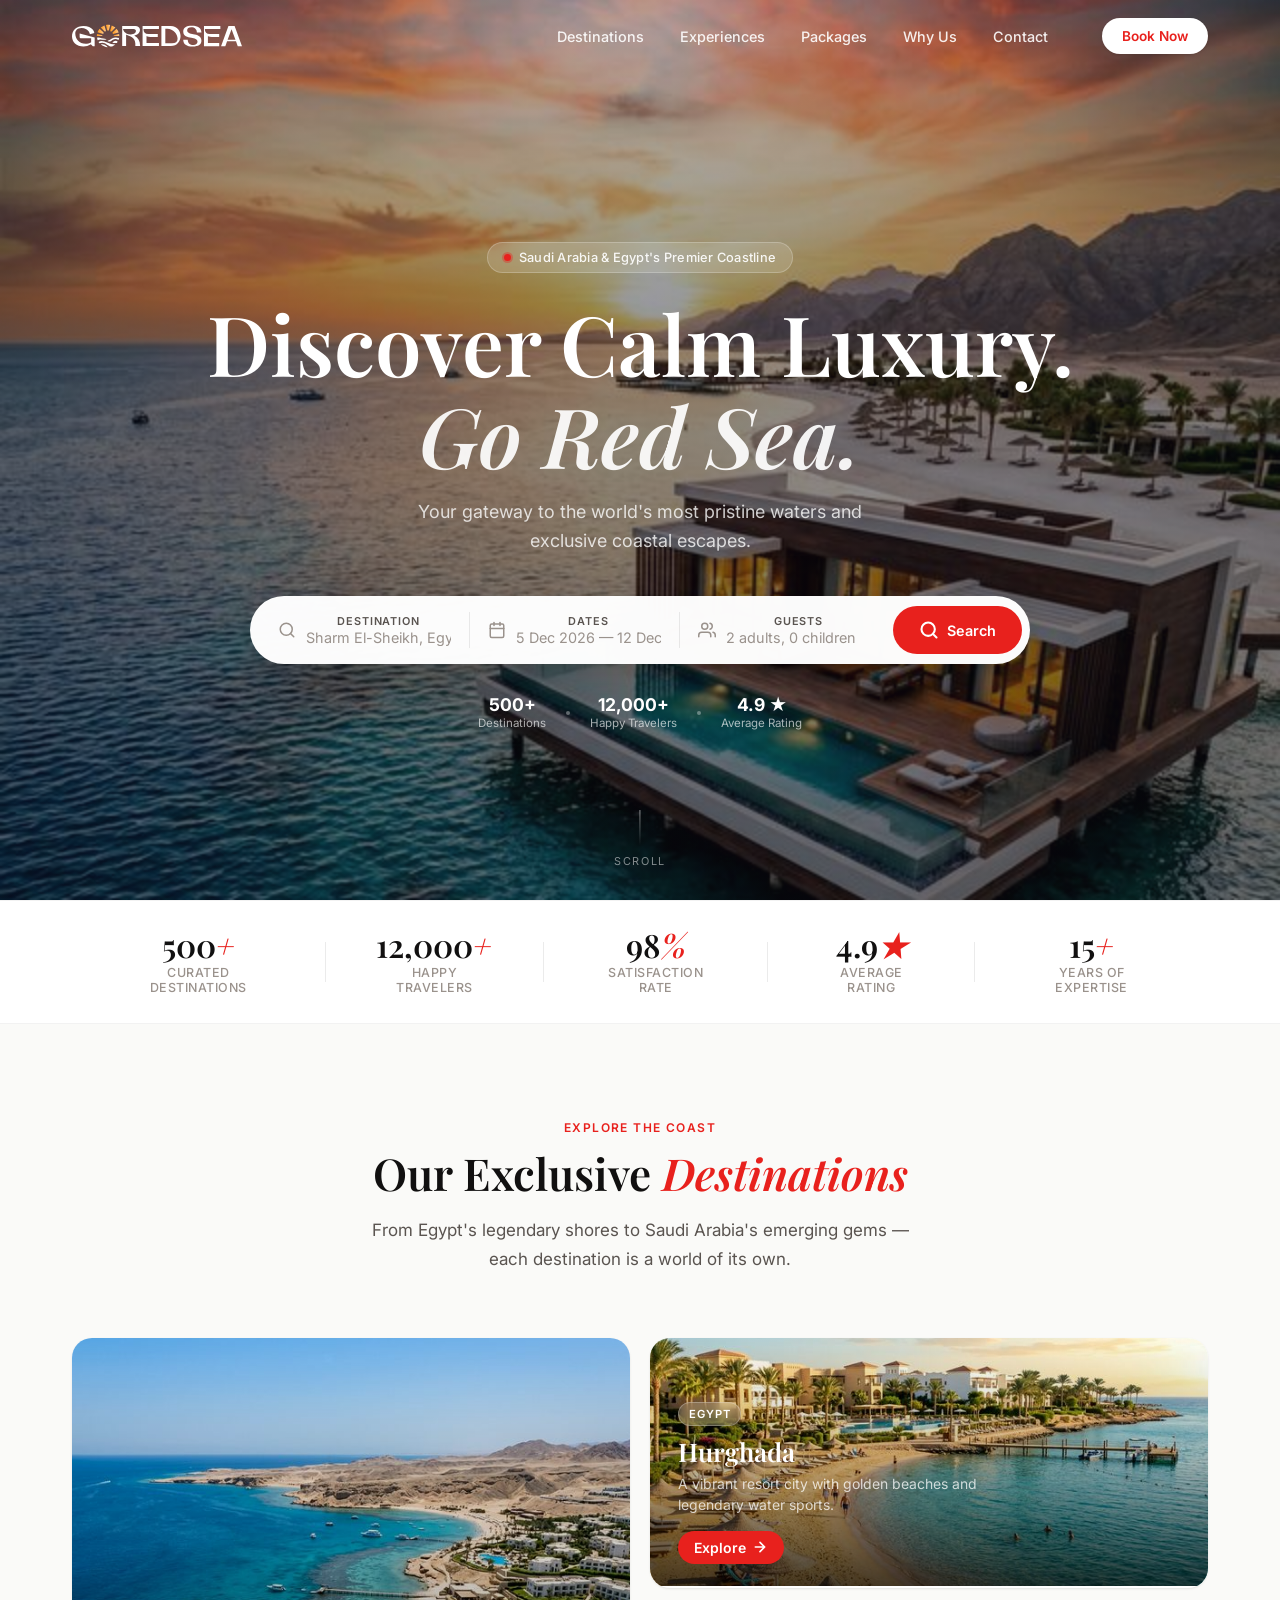
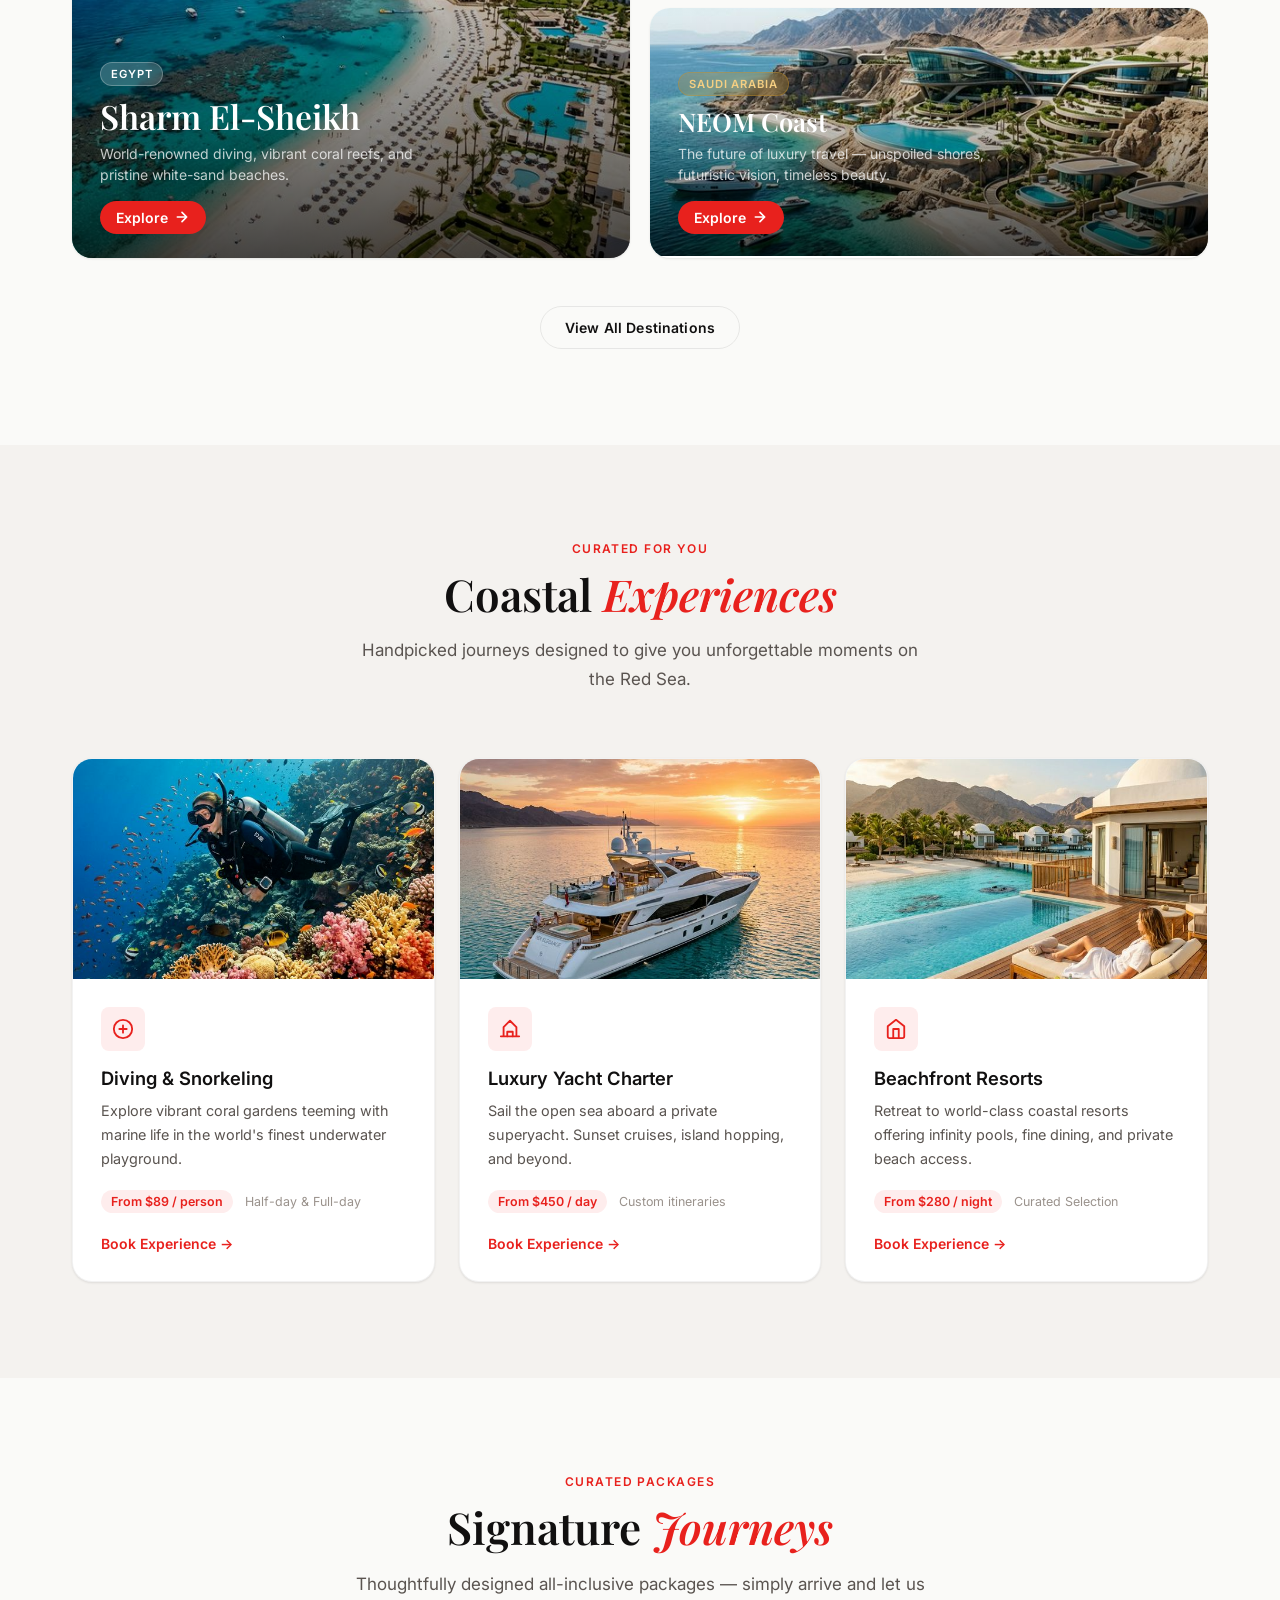
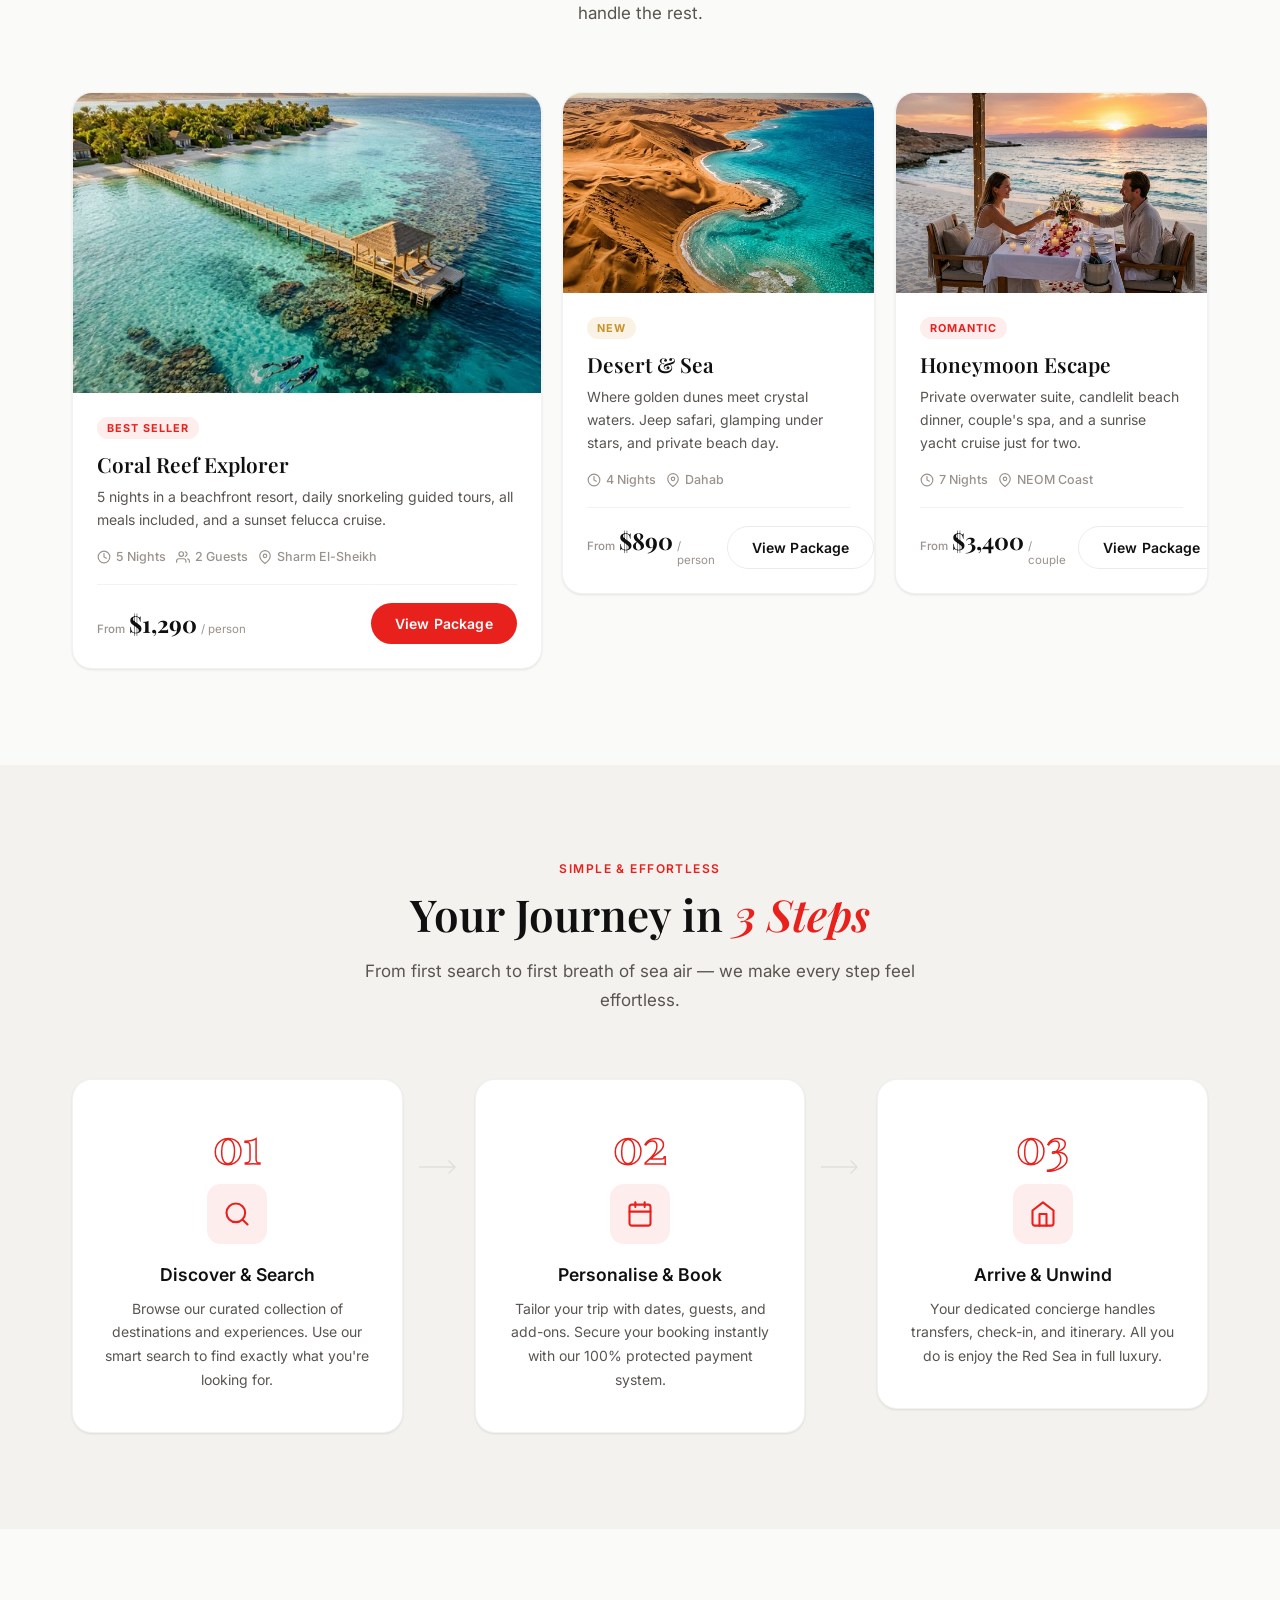
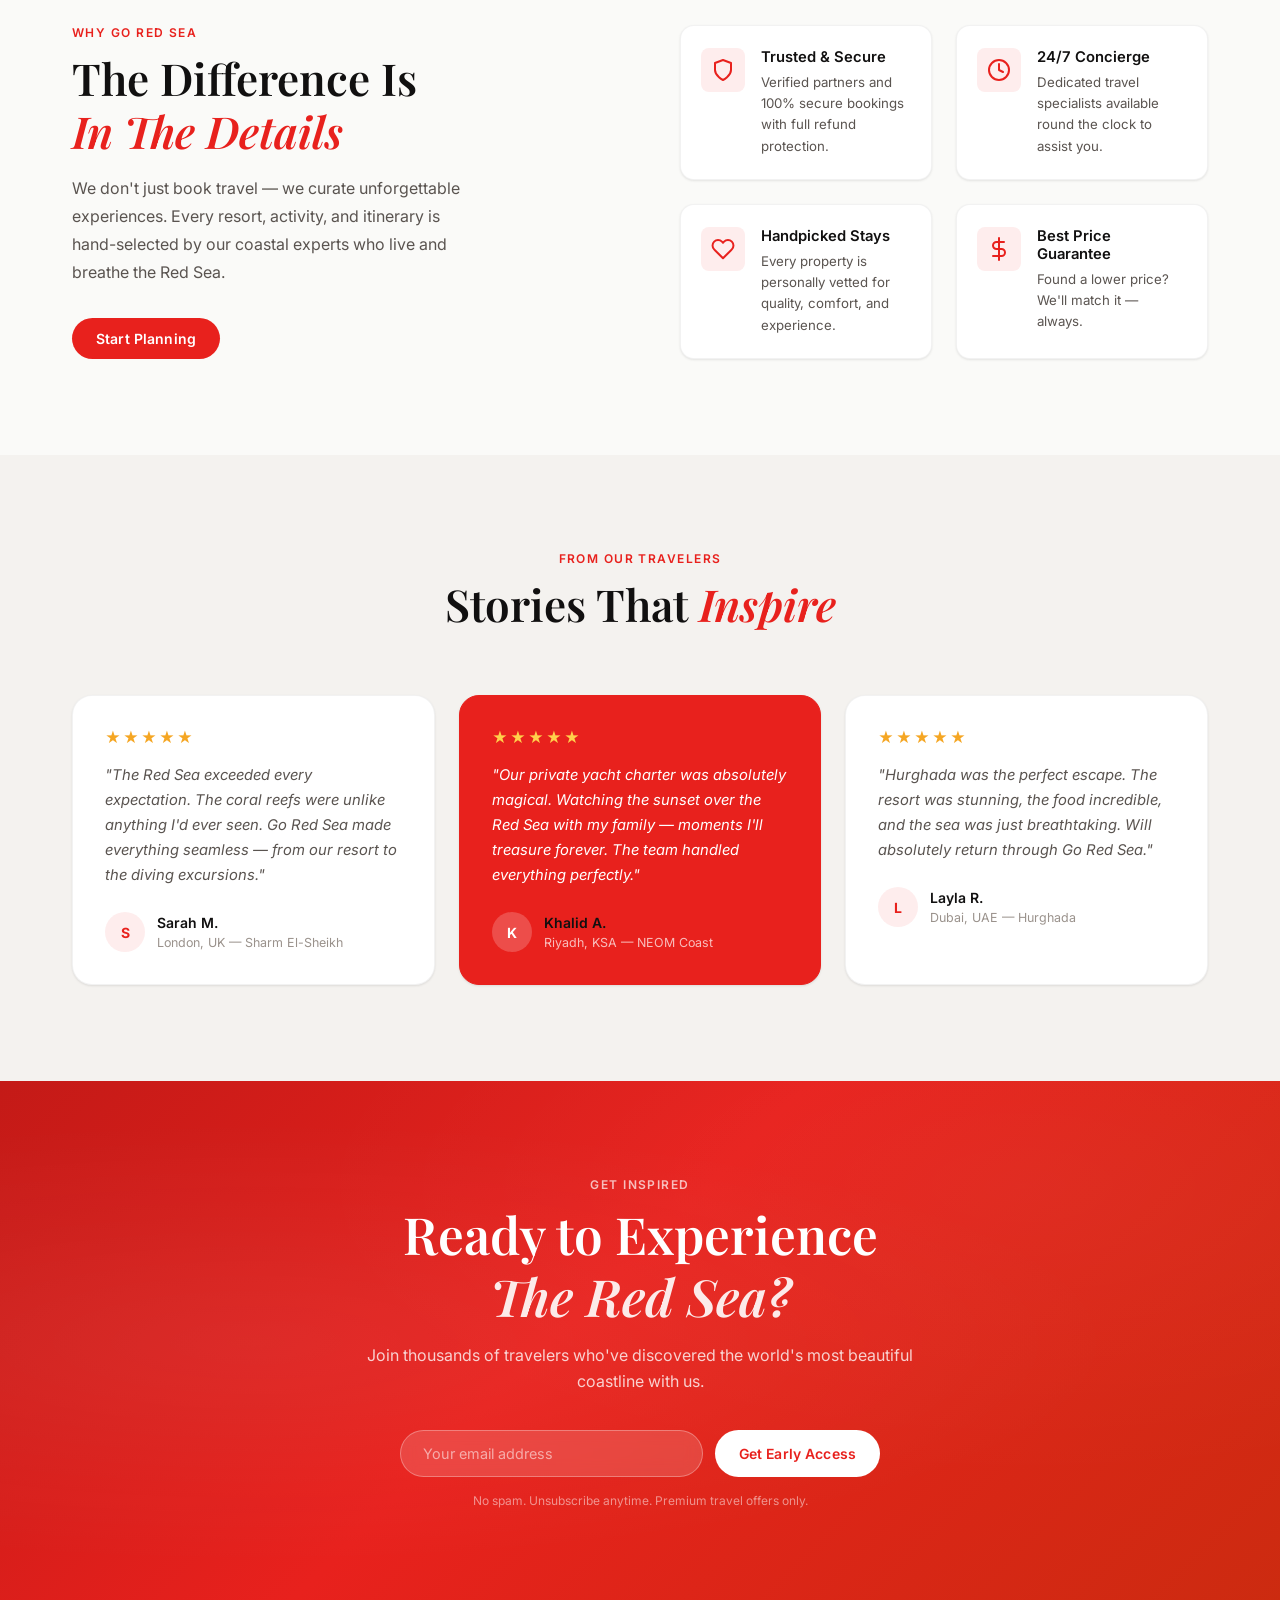
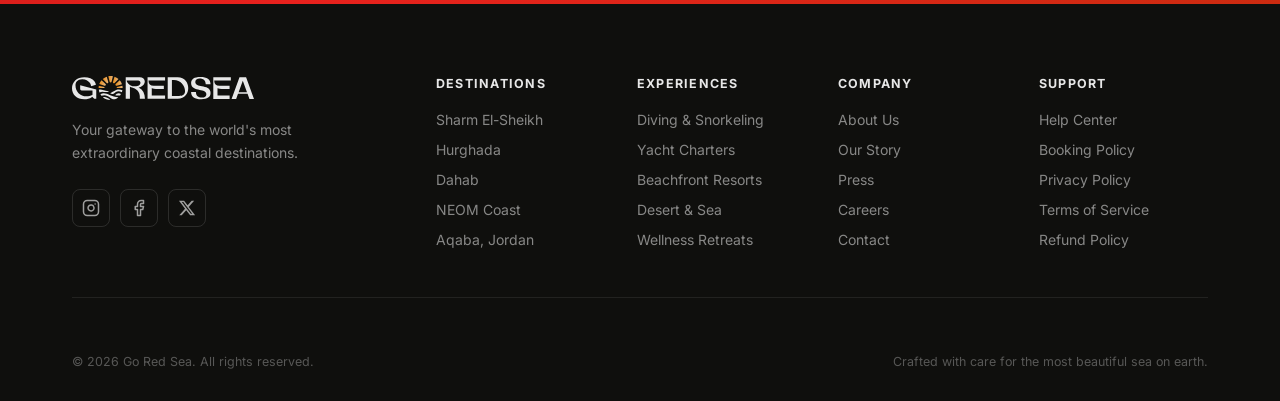
==== commit dbf7c448: "📱 Mobile overhaul: fully responsive layout for all sections - Fixed logo swap: proper .logo-wrap con" ====
--- a/index.html
+++ b/index.html
@@ -417,8 +417,10 @@
           <div class="step-icon">
             <svg width="28" height="28" viewBox="0 0 24 24" fill="none" stroke="currentColor" stroke-width="1.8" stroke-linecap="round" stroke-linejoin="round"><circle cx="11" cy="11" r="8"/><path d="m21 21-4.35-4.35"/></svg>
           </div>
-          <h3 class="step-title">Discover &amp; Search</h3>
-          <p class="step-desc">Browse our curated collection of destinations and experiences. Use our smart search to find exactly what you're looking for.</p>
+          <div class="step-content">
+            <h3 class="step-title">Discover &amp; Search</h3>
+            <p class="step-desc">Browse our curated collection of destinations and experiences. Use our smart search to find exactly what you're looking for.</p>
+          </div>
         </div>
         <div class="step-arrow" aria-hidden="true">
           <svg width="40" height="16" viewBox="0 0 40 16" fill="none"><path d="M0 8h36M30 2l6 6-6 6" stroke="currentColor" stroke-width="1.5" stroke-linecap="round" stroke-linejoin="round"/></svg>
@@ -428,8 +430,10 @@
           <div class="step-icon">
             <svg width="28" height="28" viewBox="0 0 24 24" fill="none" stroke="currentColor" stroke-width="1.8" stroke-linecap="round" stroke-linejoin="round"><rect x="3" y="4" width="18" height="18" rx="2"/><line x1="16" y1="2" x2="16" y2="6"/><line x1="8" y1="2" x2="8" y2="6"/><line x1="3" y1="10" x2="21" y2="10"/></svg>
           </div>
-          <h3 class="step-title">Personalise &amp; Book</h3>
-          <p class="step-desc">Tailor your trip with dates, guests, and add-ons. Secure your booking instantly with our 100% protected payment system.</p>
+          <div class="step-content">
+            <h3 class="step-title">Personalise &amp; Book</h3>
+            <p class="step-desc">Tailor your trip with dates, guests, and add-ons. Secure your booking instantly with our 100% protected payment system.</p>
+          </div>
         </div>
         <div class="step-arrow" aria-hidden="true">
           <svg width="40" height="16" viewBox="0 0 40 16" fill="none"><path d="M0 8h36M30 2l6 6-6 6" stroke="currentColor" stroke-width="1.5" stroke-linecap="round" stroke-linejoin="round"/></svg>
@@ -439,8 +443,10 @@
           <div class="step-icon">
             <svg width="28" height="28" viewBox="0 0 24 24" fill="none" stroke="currentColor" stroke-width="1.8" stroke-linecap="round" stroke-linejoin="round"><path d="M3 9l9-7 9 7v11a2 2 0 0 1-2 2H5a2 2 0 0 1-2-2z"/><polyline points="9 22 9 12 15 12 15 22"/></svg>
           </div>
-          <h3 class="step-title">Arrive &amp; Unwind</h3>
-          <p class="step-desc">Your dedicated concierge handles transfers, check-in, and itinerary. All you do is enjoy the Red Sea in full luxury.</p>
+          <div class="step-content">
+            <h3 class="step-title">Arrive &amp; Unwind</h3>
+            <p class="step-desc">Your dedicated concierge handles transfers, check-in, and itinerary. All you do is enjoy the Red Sea in full luxury.</p>
+          </div>
         </div>
       </div>
     </div>
--- a/style.css
+++ b/style.css
@@ -1165,62 +1165,293 @@
   .footer-top { grid-template-columns: 240px 1fr; gap: 40px; }
 }
 
+/* ─────────────────────────────────────────
+   TABLET  ≤ 1024px
+───────────────────────────────────────── */
+@media (max-width: 1024px) {
+  .destinations-grid { grid-template-columns: 1fr 1fr; }
+  .dest-card--large { grid-column: 1 / 3; grid-row: auto; }
+  .dest-card--large .dest-card-media { height: 380px; }
+  .why-layout { gap: 48px; }
+  .footer-top { grid-template-columns: 240px 1fr; gap: 40px; }
+  .packages-grid { grid-template-columns: 1fr 1fr; }
+  .pkg-card--wide { grid-column: 1 / 3; }
+  .steps-row { gap: 12px; }
+  .step { padding: 28px 20px; }
+}
+
+
+/* ─────────────────────────────────────────
+   MOBILE  ≤ 768px
+───────────────────────────────────────── */
 @media (max-width: 768px) {
-  :root { --nav-h: 64px; }
-  .container { padding: 0 20px; }
-  .section { padding: 64px 0; }
-
-  .nav-links { display: none; }
+
+  /* ── Tokens */
+  :root {
+    --nav-h: 60px;
+  }
+
+  /* ── Layout */
+  .container { padding: 0 18px; }
+  .section   { padding: 56px 0; }
+  .section-header { margin-bottom: 36px; }
+  .section-title  { font-size: clamp(1.6rem, 6vw, 2.2rem); }
+  .section-subtitle { font-size: 0.95rem; }
+
+  /* ── Nav */
+  .nav-inner  { padding: 0 18px; gap: 0; justify-content: space-between; }
+  .nav-links  { display: none; }
+  .nav-cta    { display: none; }
   .nav-burger { display: flex; }
   .mobile-menu { display: block; }
-  .nav-cta { display: none; }
-
-  .hero { max-height: none; height: 100svh; }
-  .hero-badge { font-size: 0.72rem; }
-  .hero-subline { font-size: 1rem; }
-
+
+  .logo-wrap  { width: 140px; height: 24px; }
+  .logo-img   { height: 24px; }
+
+  /* ── Mobile menu */
+  .mobile-menu {
+    padding: 20px 18px 28px;
+    border-radius: 0 0 var(--radius-lg) var(--radius-lg);
+  }
+  .mobile-menu ul { gap: 4px; }
+  .mobile-link { font-size: 1rem; padding: 13px 16px; border-radius: var(--radius-md); }
+  .mobile-cta  { margin-top: 16px; width: 100%; justify-content: center; padding: 14px; }
+
+  /* ── Hero */
+  .hero {
+    height: 100svh;
+    min-height: 640px;
+    max-height: none;
+  }
+  .hero-overlay {
+    background: linear-gradient(
+      to bottom,
+      rgba(5,5,15,0.30) 0%,
+      rgba(5,5,15,0.52) 50%,
+      rgba(5,5,15,0.65) 100%
+    );
+  }
+  .hero-content {
+    padding: 0 18px;
+    padding-top: calc(var(--nav-h) + 8px);
+    gap: 0;
+    justify-content: center;
+  }
+
+  .hero-badge  {
+    font-size: 0.7rem;
+    padding: 6px 14px;
+    margin-bottom: 18px;
+  }
+  .hero-headline {
+    font-size: clamp(2.4rem, 10vw, 3.6rem);
+    margin-bottom: 14px;
+    text-align: center;
+  }
+  .hero-subline {
+    font-size: 0.95rem;
+    margin-bottom: 28px;
+    text-align: center;
+    max-width: 340px;
+  }
+
+  /* ── Booking bar — clean stacked card */
   .booking-bar {
     flex-direction: column;
-    border-radius: var(--radius-xl);
-    padding: 16px;
-    gap: 4px;
-    align-items: stretch;
-  }
-  .booking-field { padding: 12px 16px; }
+    border-radius: 20px;
+    padding: 12px;
+    gap: 0;
+    max-width: 100%;
+    margin-bottom: 24px;
+    box-shadow: 0 16px 48px rgba(0,0,0,0.28), 0 4px 14px rgba(0,0,0,0.12);
+  }
+  .booking-field {
+    padding: 12px 14px;
+    border-radius: 12px;
+    gap: 10px;
+    transition: background var(--transition);
+  }
+  .booking-field + .booking-field {
+    border-top: 1px solid rgba(0,0,0,0.06);
+    border-radius: 0;
+  }
+  .booking-field:first-child { border-radius: 10px 10px 0 0; }
+  .booking-field:last-of-type { border-radius: 0 0 10px 10px; }
   .booking-divider { display: none; }
-  .booking-search-btn { border-radius: var(--radius-md); padding: 14px; justify-content: center; }
-
-  .hero-trust { gap: 12px; }
-  .trust-item strong { font-size: 0.95rem; }
-
-  .destinations-grid { grid-template-columns: 1fr; gap: 16px; }
+  .field-label { font-size: 0.62rem; }
+  .field-input { font-size: 0.85rem; }
+  .booking-search-btn {
+    border-radius: 10px;
+    padding: 14px;
+    justify-content: center;
+    margin: 8px 0 0;
+    font-size: 0.95rem;
+  }
+
+  /* ── Hero trust pills */
+  .hero-trust {
+    gap: 14px;
+    flex-wrap: wrap;
+    justify-content: center;
+  }
+  .trust-item strong { font-size: 0.9rem; }
+  .trust-item span   { font-size: 0.67rem; }
+
+  /* ── Scroll hint */
+  .hero-scroll { display: none; }
+
+  /* ── Stats bar */
+  .stats-inner {
+    display: grid;
+    grid-template-columns: 1fr 1fr;
+    padding: 0;
+    gap: 0;
+  }
+  .stat-item {
+    padding: 20px 12px;
+    border-right: 1px solid var(--border-soft);
+    border-bottom: 1px solid var(--border-soft);
+  }
+  .stat-item:nth-child(even) { border-right: none; }
+  .stat-item:nth-last-child(-n+2) { border-bottom: none; }
+  .stat-sep  { display: none; }
+  .stat-num  { font-size: 1.6rem; }
+  .stat-label { font-size: 0.7rem; }
+
+  /* ── Destinations */
+  .destinations-grid {
+    grid-template-columns: 1fr;
+    gap: 14px;
+  }
   .dest-card--large { grid-column: auto; }
-  .dest-card--large .dest-card-media { height: 320px; }
-  .dest-card:not(.dest-card--large) .dest-card-media { height: 220px; }
-
-  .experiences-grid { grid-template-columns: 1fr; gap: 16px; }
-  .testimonials-grid { grid-template-columns: 1fr; gap: 16px; }
-
-  .why-layout { grid-template-columns: 1fr; gap: 40px; }
+  .dest-card--large .dest-card-media { height: 300px; }
+  .dest-card:not(.dest-card--large) .dest-card-media { height: 210px; }
+  .dest-name { font-size: 1.4rem; }
+  .dest-card--large .dest-name { font-size: 1.7rem; }
+  .dest-card-content { padding: 20px 20px 18px; }
+
+  /* ── Experiences */
+  .experiences-grid {
+    grid-template-columns: 1fr;
+    gap: 16px;
+  }
+  .exp-card-media { height: 200px; }
+  .exp-card-body  { padding: 20px; }
+
+  /* ── Packages */
+  .packages-grid {
+    grid-template-columns: 1fr;
+    gap: 16px;
+  }
+  .pkg-card--wide { grid-column: auto; }
+  .pkg-card--wide .pkg-card-media { height: 220px; }
+  .pkg-card:not(.pkg-card--wide) .pkg-card-media { height: 180px; }
+  .pkg-card-content { padding: 18px; }
+  .pkg-name { font-size: 1.15rem; }
+  .pkg-footer { flex-direction: column; align-items: flex-start; gap: 14px; }
+  .pkg-footer .btn { width: 100%; justify-content: center; }
+
+  /* ── How It Works */
+  .steps-row {
+    flex-direction: column;
+    gap: 12px;
+  }
+  .step {
+    padding: 28px 24px;
+    flex-direction: row;
+    align-items: flex-start;
+    text-align: left;
+    gap: 18px;
+  }
+  .step-num   { font-size: 2rem; margin-bottom: 0; flex-shrink: 0; padding-top: 4px; }
+  .step-icon  { display: none; }
+  .step-content { flex: 1; }
+  .step-title { margin-bottom: 6px; }
+  .step-desc  { font-size: 0.85rem; }
+  .step-arrow { transform: rotate(90deg); padding-top: 0; align-self: center; }
+
+  /* ── Why Us */
+  .why-layout { grid-template-columns: 1fr; gap: 36px; }
+  .why-pillars { grid-template-columns: 1fr 1fr; gap: 14px; }
+  .pillar { padding: 18px 14px; gap: 12px; flex-direction: column; }
+  .why-body { max-width: 100%; }
+
+  /* ── Testimonials */
+  .testimonials-grid { grid-template-columns: 1fr; gap: 14px; }
+  .testi-card { padding: 24px; }
+  .testi-quote { font-size: 0.875rem; }
+
+  /* ── CTA Banner */
+  .cta-banner    { padding: 64px 20px; }
+  .cta-banner-title { font-size: clamp(1.7rem, 6vw, 2.4rem); }
+  .cta-banner-sub { font-size: 0.9rem; }
+  .cta-banner-form { flex-direction: column; gap: 10px; max-width: 100%; }
+  .cta-input {
+    border-radius: var(--radius-md);
+    text-align: center;
+    padding: 14px 18px;
+  }
+  .btn-white { width: 100%; justify-content: center; padding: 14px; }
+
+  /* ── Footer */
+  .footer { padding: 48px 0 24px; }
+  .footer-top { grid-template-columns: 1fr; gap: 36px; }
+  .footer-cols { grid-template-columns: 1fr 1fr; gap: 24px; }
+  .footer-logo { height: 20px; }
+  .footer-tagline { font-size: 0.82rem; }
+  .footer-col h5 { font-size: 0.72rem; margin-bottom: 12px; }
+  .footer-col a  { font-size: 0.82rem; }
+  .footer-bottom {
+    flex-direction: column;
+    text-align: center;
+    gap: 8px;
+    font-size: 0.72rem;
+  }
+
+  /* ── Packages responsive for stats sidebar on 768px */
+  .stats-inner {
+    display: grid;
+    grid-template-columns: 1fr 1fr 1fr;
+  }
+  .stat-item:nth-child(even) { border-right: 1px solid var(--border-soft); }
+  .stat-item:nth-child(3)    { border-right: none; }
+  .stat-item:nth-child(4),
+  .stat-item:nth-child(5)    { border-bottom: none; }
+}
+
+
+/* ─────────────────────────────────────────
+   SMALL MOBILE  ≤ 480px
+───────────────────────────────────────── */
+@media (max-width: 480px) {
+  .section-header { margin-bottom: 32px; }
+
+  /* Stats: 2x3 grid on very small screens */
+  .stats-inner {
+    grid-template-columns: 1fr 1fr;
+  }
+  .stat-item:nth-child(even) { border-right: none; }
+  .stat-item:nth-child(3)    { border-right: 1px solid var(--border-soft); }
+  .stat-item:nth-child(4),
+  .stat-item:nth-child(5)    { border-bottom: none; }
+
+  /* Why pillars: single column */
   .why-pillars { grid-template-columns: 1fr; }
-
-  .footer-top { grid-template-columns: 1fr; gap: 40px; }
-  .footer-cols { grid-template-columns: 1fr 1fr; }
-  .footer-bottom { flex-direction: column; text-align: center; }
-
-  .cta-banner-form { flex-direction: column; }
-  .cta-input { border-radius: var(--radius-md); text-align: center; }
-}
-
-@media (max-width: 480px) {
-  .why-pillars { grid-template-columns: 1fr; }
-  .footer-cols { grid-template-columns: 1fr; }
-  .section-header { margin-bottom: 40px; }
-  .packages-grid { grid-template-columns: 1fr; }
-  .steps-row { flex-direction: column; gap: 32px; }
-  .step-arrow { transform: rotate(90deg); }
-  .stats-inner { grid-template-columns: 1fr 1fr; gap: 24px; }
-  .stat-sep { display: none; }
+  .pillar { flex-direction: row; gap: 14px; padding: 16px; }
+
+  /* Footer: single column links */
+  .footer-cols { grid-template-columns: 1fr 1fr; gap: 20px; }
+
+  /* Booking bar tweaks for very small screens */
+  .booking-bar { border-radius: 16px; padding: 10px; }
+  .booking-field { padding: 10px 12px; }
+
+  /* Destinations heights */
+  .dest-card--large .dest-card-media { height: 260px; }
+  .dest-card:not(.dest-card--large) .dest-card-media { height: 190px; }
+
+  /* Pkg footer stays vertical */
+  .pkg-footer { align-items: stretch; }
 }
 
 
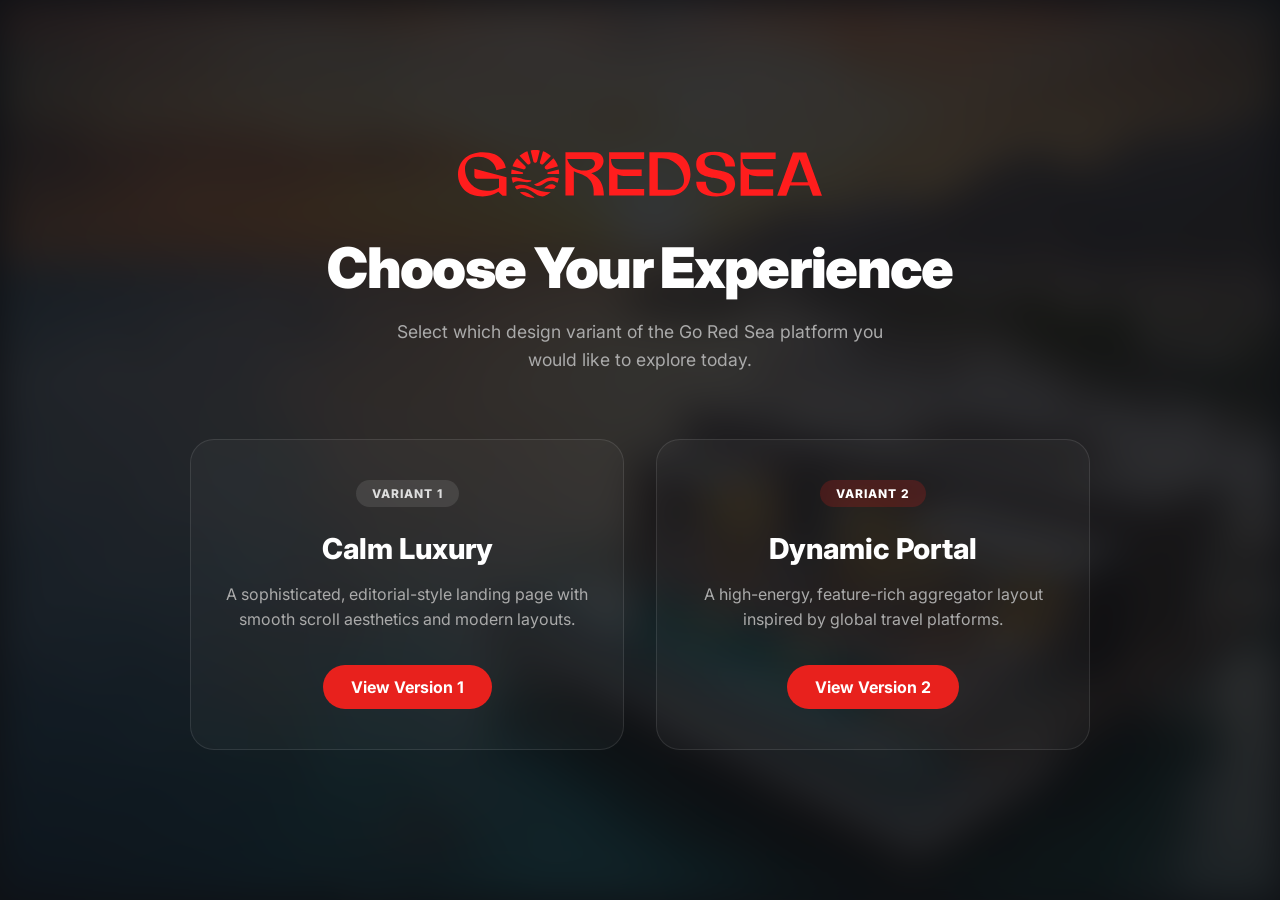
==== commit d947ec3a: "✨ Added Red Glow to AI button and built Entry Portal - Added an elegant red pulsating glow animation" ====
--- a/index.html
+++ b/index.html
@@ -1,658 +1,172 @@
 <!DOCTYPE html>
 <html lang="en">
 <head>
-  <meta charset="UTF-8" />
-  <meta name="viewport" content="width=device-width, initial-scale=1.0" />
-  <title>Go Red Sea — Discover Calm Luxury</title>
-  <meta name="description" content="Go Red Sea — Explore the world's most pristine coastline. Discover exclusive destinations, luxury resorts, yacht charters, and underwater adventures along the stunning Red Sea." />
-  <meta name="keywords" content="Red Sea travel, Red Sea luxury, Sharm El-Sheikh, Hurghada, NEOM, Red Sea diving, yacht charter, luxury resort" />
-  <link rel="icon" type="image/svg+xml" href="assets/logos/logo-red.svg" />
-  <link rel="preconnect" href="https://fonts.googleapis.com" />
-  <link rel="preconnect" href="https://fonts.gstatic.com" crossorigin />
-  <link href="https://fonts.googleapis.com/css2?family=Inter:wght@300;400;500;600;700&family=Playfair+Display:ital,wght@0,500;0,600;1,500&display=swap" rel="stylesheet" />
-  <link rel="stylesheet" href="style.css" />
+  <meta charset="UTF-8">
+  <meta name="viewport" content="width=device-width, initial-scale=1.0">
+  <title>Go Red Sea — Experience Portal</title>
+  <link href="https://fonts.googleapis.com/css2?family=Inter:wght@400;500;700;900&display=swap" rel="stylesheet">
+  <style>
+    :root {
+      --red: #E8211D;
+      --bg: #0f1115;
+    }
+    * { margin: 0; padding: 0; box-sizing: border-box; font-family: 'Inter', sans-serif; }
+    body {
+      background: var(--bg);
+      color: #fff;
+      display: flex;
+      flex-direction: column;
+      align-items: center;
+      justify-content: center;
+      min-height: 100vh;
+      overflow-x: hidden;
+    }
+    .background-image {
+      position: absolute;
+      inset: 0;
+      background: url('assets/images/hero.png') center/cover no-repeat;
+      opacity: 0.15;
+      z-index: 0;
+      filter: blur(20px);
+    }
+    .container {
+      position: relative;
+      z-index: 2;
+      max-width: 1200px;
+      width: 100%;
+      padding: 40px 24px;
+      text-align: center;
+    }
+    .logo {
+      margin-bottom: 32px;
+    }
+    .logo img {
+      height: 48px;
+    }
+    h1 {
+      font-size: clamp(2rem, 5vw, 3.5rem);
+      font-weight: 900;
+      letter-spacing: -0.03em;
+      margin-bottom: 16px;
+    }
+    p {
+      color: #aaa;
+      font-size: 1.1rem;
+      max-width: 500px;
+      margin: 0 auto 64px;
+      line-height: 1.6;
+    }
+    .grid {
+      display: grid;
+      grid-template-columns: repeat(auto-fit, minmax(320px, 1fr));
+      gap: 32px;
+      max-width: 900px;
+      margin: 0 auto;
+    }
+    .card {
+      background: rgba(255,255,255,0.03);
+      border: 1px solid rgba(255,255,255,0.1);
+      border-radius: 24px;
+      padding: 40px 32px;
+      transition: all 0.4s cubic-bezier(0.2, 0.8, 0.2, 1);
+      cursor: pointer;
+      text-decoration: none;
+      color: #fff;
+      display: flex;
+      flex-direction: column;
+      align-items: center;
+      position: relative;
+      overflow: hidden;
+    }
+    .card::before {
+      content: '';
+      position: absolute;
+      inset: 0;
+      background: radial-gradient(circle at center, rgba(232, 33, 29, 0.2), transparent 70%);
+      opacity: 0;
+      transition: 0.4s;
+    }
+    .card:hover {
+      transform: translateY(-8px);
+      background: rgba(255,255,255,0.06);
+      border-color: rgba(232, 33, 29, 0.4);
+      box-shadow: 0 24px 48px rgba(0,0,0,0.5);
+    }
+    .card:hover::before {
+      opacity: 1;
+    }
+    .badge {
+      font-size: 12px;
+      font-weight: 800;
+      text-transform: uppercase;
+      letter-spacing: 1px;
+      background: rgba(255,255,255,0.1);
+      padding: 6px 16px;
+      border-radius: 30px;
+      margin-bottom: 24px;
+      color: #ddd;
+    }
+    .card h2 {
+      font-size: 1.8rem;
+      font-weight: 800;
+      margin-bottom: 16px;
+      z-index: 2;
+    }
+    .card p {
+      font-size: 1rem;
+      margin-bottom: 0;
+      z-index: 2;
+    }
+    .card:hover h2 {
+      color: var(--red);
+    }
+    
+    @keyframes pulse-btn {
+      0% { box-shadow: 0 0 0 0 rgba(232,33,29, 0.4); }
+      70% { box-shadow: 0 0 0 16px rgba(232,33,29, 0); }
+      100% { box-shadow: 0 0 0 0 rgba(232,33,29, 0); }
+    }
+    .btn {
+      margin-top: 32px;
+      display: inline-flex;
+      background: var(--red);
+      color: #fff;
+      padding: 12px 28px;
+      border-radius: 40px;
+      font-weight: 700;
+      text-decoration: none;
+      z-index: 2;
+      transition: 0.3s;
+    }
+    .card:hover .btn {
+      animation: pulse-btn 1.5s infinite;
+    }
+  </style>
 </head>
 <body>
+  <div class="background-image"></div>
+  <div class="container">
+    <div class="logo">
+      <img src="assets/logos/logo-red.svg" alt="Go Red Sea">
+    </div>
+    <h1>Choose Your Experience</h1>
+    <p>Select which design variant of the Go Red Sea platform you would like to explore today.</p>
 
-  <!-- ═══════════════════════════════════════════
-       NAVIGATION
-  ═══════════════════════════════════════════ -->
-  <header class="nav-header" id="nav-header">
-    <nav class="nav-inner">
-      <a href="/" class="nav-logo" id="nav-logo-link" aria-label="Go Red Sea - Home">
-        <div class="logo-wrap">
-          <img src="assets/logos/logo-red.svg"   alt="Go Red Sea" class="logo-img logo-dark"  id="logo-dark" />
-          <img src="assets/logos/logo-white.svg" alt="Go Red Sea" class="logo-img logo-light" id="logo-light" />
-        </div>
+    <div class="grid">
+      <a href="index-v1.html" class="card">
+        <div class="badge">Variant 1</div>
+        <h2>Calm Luxury</h2>
+        <p>A sophisticated, editorial-style landing page with smooth scroll aesthetics and modern layouts.</p>
+        <div class="btn">View Version 1</div>
       </a>
-
-      <ul class="nav-links" id="nav-links">
-        <li><a href="#destinations" class="nav-link">Destinations</a></li>
-        <li><a href="#experiences" class="nav-link">Experiences</a></li>
-        <li><a href="#packages" class="nav-link">Packages</a></li>
-        <li><a href="#why" class="nav-link">Why Us</a></li>
-        <li><a href="#contact" class="nav-link">Contact</a></li>
-      </ul>
-
-      <div class="nav-actions">
-        <a href="#booking" class="btn btn-primary nav-cta" id="nav-book-btn">Book Now</a>
-        <button class="nav-burger" id="nav-burger" aria-label="Open menu">
-          <span></span><span></span><span></span>
-        </button>
-      </div>
-    </nav>
-  </header>
-
-  <!-- Mobile Menu -->
-  <div class="mobile-menu" id="mobile-menu">
-    <ul>
-      <li><a href="#destinations" class="mobile-link">Destinations</a></li>
-      <li><a href="#experiences" class="mobile-link">Experiences</a></li>
-      <li><a href="#about" class="mobile-link">About</a></li>
-      <li><a href="#contact" class="mobile-link">Contact</a></li>
-      <li><a href="#booking" class="btn btn-primary mobile-cta">Book Now</a></li>
-    </ul>
-  </div>
-
-
-  <!-- ═══════════════════════════════════════════
-       HERO SECTION
-  ═══════════════════════════════════════════ -->
-  <section class="hero" id="hero">
-    <div class="hero-media">
-      <img src="assets/images/hero.png" alt="Red Sea luxury coastal view" class="hero-img" id="hero-img" />
-      <div class="hero-overlay"></div>
-    </div>
-
-    <div class="hero-content">
-      <div class="hero-badge">
-        <span class="badge-dot"></span>
-        <span>Saudi Arabia &amp; Egypt's Premier Coastline</span>
-      </div>
-
-      <h1 class="hero-headline">
-        Discover Calm Luxury.<br />
-        <em>Go Red Sea.</em>
-      </h1>
-
-      <p class="hero-subline">Your gateway to the world's most pristine waters and exclusive coastal escapes.</p>
-
-      <!-- Search / Booking Bar -->
-      <div class="booking-bar" id="booking">
-        <div class="booking-field" id="booking-dest">
-          <div class="field-icon">
-            <svg width="18" height="18" viewBox="0 0 24 24" fill="none" stroke="currentColor" stroke-width="2" stroke-linecap="round" stroke-linejoin="round"><circle cx="11" cy="11" r="8"/><path d="m21 21-4.35-4.35"/></svg>
-          </div>
-          <div class="field-content">
-            <label class="field-label">Destination</label>
-            <input type="text" class="field-input" placeholder="Where do you want to go?" id="dest-input" />
-          </div>
-        </div>
-
-        <div class="booking-divider"></div>
-
-        <div class="booking-field" id="booking-dates">
-          <div class="field-icon">
-            <svg width="18" height="18" viewBox="0 0 24 24" fill="none" stroke="currentColor" stroke-width="2" stroke-linecap="round" stroke-linejoin="round"><rect x="3" y="4" width="18" height="18" rx="2" ry="2"/><line x1="16" y1="2" x2="16" y2="6"/><line x1="8" y1="2" x2="8" y2="6"/><line x1="3" y1="10" x2="21" y2="10"/></svg>
-          </div>
-          <div class="field-content">
-            <label class="field-label">Dates</label>
-            <input type="text" class="field-input" placeholder="Check-in — Check-out" id="dates-input" />
-          </div>
-        </div>
-
-        <div class="booking-divider"></div>
-
-        <div class="booking-field" id="booking-guests">
-          <div class="field-icon">
-            <svg width="18" height="18" viewBox="0 0 24 24" fill="none" stroke="currentColor" stroke-width="2" stroke-linecap="round" stroke-linejoin="round"><path d="M17 21v-2a4 4 0 0 0-4-4H5a4 4 0 0 0-4 4v2"/><circle cx="9" cy="7" r="4"/><path d="M23 21v-2a4 4 0 0 0-3-3.87"/><path d="M16 3.13a4 4 0 0 1 0 7.75"/></svg>
-          </div>
-          <div class="field-content">
-            <label class="field-label">Guests</label>
-            <input type="text" class="field-input" placeholder="2 adults, 0 children" id="guests-input" />
-          </div>
-        </div>
-
-        <button class="booking-search-btn" id="search-btn" aria-label="Search">
-          <svg width="20" height="20" viewBox="0 0 24 24" fill="none" stroke="currentColor" stroke-width="2.5" stroke-linecap="round" stroke-linejoin="round"><circle cx="11" cy="11" r="8"/><path d="m21 21-4.35-4.35"/></svg>
-          <span>Search</span>
-        </button>
-      </div>
-
-      <div class="hero-trust">
-        <div class="trust-item">
-          <strong>500+</strong>
-          <span>Destinations</span>
-        </div>
-        <div class="trust-dot"></div>
-        <div class="trust-item">
-          <strong>12,000+</strong>
-          <span>Happy Travelers</span>
-        </div>
-        <div class="trust-dot"></div>
-        <div class="trust-item">
-          <strong>4.9 ★</strong>
-          <span>Average Rating</span>
-        </div>
-      </div>
-    </div>
-
-    <!-- Scroll indicator -->
-    <div class="hero-scroll" aria-hidden="true">
-      <div class="scroll-line"></div>
-      <span>Scroll</span>
-    </div>
-  </section>
-
-  <!-- ═══════════════════════════════════════════
-       STATS BAR
-  ═══════════════════════════════════════════ -->
-  <div class="stats-bar">
-    <div class="stats-inner">
-      <div class="stat-item">
-        <strong class="stat-num">500<span>+</span></strong>
-        <span class="stat-label">Curated Destinations</span>
-      </div>
-      <div class="stat-sep"></div>
-      <div class="stat-item">
-        <strong class="stat-num">12,000<span>+</span></strong>
-        <span class="stat-label">Happy Travelers</span>
-      </div>
-      <div class="stat-sep"></div>
-      <div class="stat-item">
-        <strong class="stat-num">98<span>%</span></strong>
-        <span class="stat-label">Satisfaction Rate</span>
-      </div>
-      <div class="stat-sep"></div>
-      <div class="stat-item">
-        <strong class="stat-num">4.9<span>★</span></strong>
-        <span class="stat-label">Average Rating</span>
-      </div>
-      <div class="stat-sep"></div>
-      <div class="stat-item">
-        <strong class="stat-num">15<span>+</span></strong>
-        <span class="stat-label">Years of Expertise</span>
-      </div>
+      
+      <a href="index-v2.html" class="card">
+        <div class="badge" style="background: rgba(232,33,29,0.2); color: #fff;">Variant 2</div>
+        <h2>Dynamic Portal</h2>
+        <p>A high-energy, feature-rich aggregator layout inspired by global travel platforms.</p>
+        <div class="btn">View Version 2</div>
+      </a>
     </div>
   </div>
-
-
-  <!-- ═══════════════════════════════════════════
-       DESTINATIONS SECTION
-  ═══════════════════════════════════════════ -->
-  <section class="section" id="destinations">
-    <div class="container">
-      <div class="section-header">
-        <p class="section-eyebrow">Explore the Coast</p>
-        <h2 class="section-title">Our Exclusive <em>Destinations</em></h2>
-        <p class="section-subtitle">From Egypt's legendary shores to Saudi Arabia's emerging gems — each destination is a world of its own.</p>
-      </div>
-
-      <div class="destinations-grid">
-
-        <!-- Card 1 – Sharm El-Sheikh -->
-        <article class="dest-card dest-card--large" id="dest-sharm">
-          <div class="dest-card-media">
-            <img src="assets/images/dest_sharm.png" alt="Sharm El-Sheikh, Egypt" class="dest-card-img" loading="lazy" />
-            <div class="dest-card-overlay"></div>
-          </div>
-          <div class="dest-card-content">
-            <span class="dest-tag">Egypt</span>
-            <h3 class="dest-name">Sharm El-Sheikh</h3>
-            <p class="dest-desc">World-renowned diving, vibrant coral reefs, and pristine white-sand beaches.</p>
-            <a href="#" class="dest-link" aria-label="Explore Sharm El-Sheikh">
-              Explore
-              <svg width="16" height="16" viewBox="0 0 24 24" fill="none" stroke="currentColor" stroke-width="2.5" stroke-linecap="round" stroke-linejoin="round"><path d="M5 12h14M12 5l7 7-7 7"/></svg>
-            </a>
-          </div>
-        </article>
-
-        <!-- Card 2 – Hurghada -->
-        <article class="dest-card" id="dest-hurghada">
-          <div class="dest-card-media">
-            <img src="assets/images/dest_hurghada.png" alt="Hurghada, Egypt" class="dest-card-img" loading="lazy" />
-            <div class="dest-card-overlay"></div>
-          </div>
-          <div class="dest-card-content">
-            <span class="dest-tag">Egypt</span>
-            <h3 class="dest-name">Hurghada</h3>
-            <p class="dest-desc">A vibrant resort city with golden beaches and legendary water sports.</p>
-            <a href="#" class="dest-link" aria-label="Explore Hurghada">
-              Explore
-              <svg width="16" height="16" viewBox="0 0 24 24" fill="none" stroke="currentColor" stroke-width="2.5" stroke-linecap="round" stroke-linejoin="round"><path d="M5 12h14M12 5l7 7-7 7"/></svg>
-            </a>
-          </div>
-        </article>
-
-        <!-- Card 3 – NEOM -->
-        <article class="dest-card" id="dest-neom">
-          <div class="dest-card-media">
-            <img src="assets/images/dest_neom.png" alt="NEOM, Saudi Arabia" class="dest-card-img" loading="lazy" />
-            <div class="dest-card-overlay"></div>
-          </div>
-          <div class="dest-card-content">
-            <span class="dest-tag dest-tag--gold">Saudi Arabia</span>
-            <h3 class="dest-name">NEOM Coast</h3>
-            <p class="dest-desc">The future of luxury travel — unspoiled shores, futuristic vision, timeless beauty.</p>
-            <a href="#" class="dest-link" aria-label="Explore NEOM Coast">
-              Explore
-              <svg width="16" height="16" viewBox="0 0 24 24" fill="none" stroke="currentColor" stroke-width="2.5" stroke-linecap="round" stroke-linejoin="round"><path d="M5 12h14M12 5l7 7-7 7"/></svg>
-            </a>
-          </div>
-        </article>
-
-      </div>
-
-      <div class="section-footer">
-        <a href="#" class="btn btn-outline" id="view-all-dest">View All Destinations</a>
-      </div>
-    </div>
-  </section>
-
-
-  <!-- ═══════════════════════════════════════════
-       EXPERIENCES SECTION
-  ═══════════════════════════════════════════ -->
-  <section class="section section--tinted" id="experiences">
-    <div class="container">
-      <div class="section-header">
-        <p class="section-eyebrow">Curated for You</p>
-        <h2 class="section-title">Coastal <em>Experiences</em></h2>
-        <p class="section-subtitle">Handpicked journeys designed to give you unforgettable moments on the Red Sea.</p>
-      </div>
-
-      <div class="experiences-grid">
-
-        <article class="exp-card" id="exp-diving">
-          <div class="exp-card-media">
-            <img src="assets/images/exp_diving.png" alt="Red Sea Diving" class="exp-card-img" loading="lazy" />
-          </div>
-          <div class="exp-card-body">
-            <div class="exp-icon" aria-hidden="true">
-              <svg width="22" height="22" viewBox="0 0 24 24" fill="none" stroke="currentColor" stroke-width="2" stroke-linecap="round" stroke-linejoin="round"><path d="M12 22c5.523 0 10-4.477 10-10S17.523 2 12 2 2 6.477 2 12s4.477 10 10 10z"/><path d="M12 8v8M8 12h8"/></svg>
-            </div>
-            <h3 class="exp-name">Diving & Snorkeling</h3>
-            <p class="exp-desc">Explore vibrant coral gardens teeming with marine life in the world's finest underwater playground.</p>
-            <div class="exp-meta">
-              <span class="exp-tag">From $89 / person</span>
-              <span class="exp-duration">Half-day &amp; Full-day</span>
-            </div>
-            <a href="#" class="exp-link" id="exp-dive-link">Book Experience →</a>
-          </div>
-        </article>
-
-        <article class="exp-card" id="exp-yacht">
-          <div class="exp-card-media">
-            <img src="assets/images/exp_yacht.png" alt="Yacht Charter Red Sea" class="exp-card-img" loading="lazy" />
-          </div>
-          <div class="exp-card-body">
-            <div class="exp-icon" aria-hidden="true">
-              <svg width="22" height="22" viewBox="0 0 24 24" fill="none" stroke="currentColor" stroke-width="2" stroke-linecap="round" stroke-linejoin="round"><path d="M2 20h20M5 20V10l7-7 7 7v10"/><path d="M9 20v-5h6v5"/></svg>
-            </div>
-            <h3 class="exp-name">Luxury Yacht Charter</h3>
-            <p class="exp-desc">Sail the open sea aboard a private superyacht. Sunset cruises, island hopping, and beyond.</p>
-            <div class="exp-meta">
-              <span class="exp-tag">From $450 / day</span>
-              <span class="exp-duration">Custom itineraries</span>
-            </div>
-            <a href="#" class="exp-link" id="exp-yacht-link">Book Experience →</a>
-          </div>
-        </article>
-
-        <article class="exp-card" id="exp-resort">
-          <div class="exp-card-media">
-            <img src="assets/images/exp_resort.png" alt="Luxury Resort Red Sea" class="exp-card-img" loading="lazy" />
-          </div>
-          <div class="exp-card-body">
-            <div class="exp-icon" aria-hidden="true">
-              <svg width="22" height="22" viewBox="0 0 24 24" fill="none" stroke="currentColor" stroke-width="2" stroke-linecap="round" stroke-linejoin="round"><path d="M3 9l9-7 9 7v11a2 2 0 0 1-2 2H5a2 2 0 0 1-2-2z"/><polyline points="9 22 9 12 15 12 15 22"/></svg>
-            </div>
-            <h3 class="exp-name">Beachfront Resorts</h3>
-            <p class="exp-desc">Retreat to world-class coastal resorts offering infinity pools, fine dining, and private beach access.</p>
-            <div class="exp-meta">
-              <span class="exp-tag">From $280 / night</span>
-              <span class="exp-duration">Curated Selection</span>
-            </div>
-            <a href="#" class="exp-link" id="exp-resort-link">Book Experience →</a>
-          </div>
-        </article>
-
-      </div>
-    </div>
-  </section>
-
-
-  <!-- ═══════════════════════════════════════════
-       FEATURED PACKAGES
-  ═══════════════════════════════════════════ -->
-  <section class="section" id="packages">
-    <div class="container">
-      <div class="section-header">
-        <p class="section-eyebrow">Curated Packages</p>
-        <h2 class="section-title">Signature <em>Journeys</em></h2>
-        <p class="section-subtitle">Thoughtfully designed all-inclusive packages — simply arrive and let us handle the rest.</p>
-      </div>
-
-      <div class="packages-grid">
-
-        <article class="pkg-card pkg-card--wide" id="pkg-snorkel">
-          <div class="pkg-card-media">
-            <img src="assets/images/pkg_snorkeling.png" alt="Red Sea Snorkeling Package" class="pkg-card-img" loading="lazy" />
-            <div class="pkg-card-overlay"></div>
-          </div>
-          <div class="pkg-card-content">
-            <div class="pkg-badge">Best Seller</div>
-            <h3 class="pkg-name">Coral Reef Explorer</h3>
-            <p class="pkg-desc">5 nights in a beachfront resort, daily snorkeling guided tours, all meals included, and a sunset felucca cruise.</p>
-            <div class="pkg-details">
-              <span><svg width="14" height="14" viewBox="0 0 24 24" fill="none" stroke="currentColor" stroke-width="2" stroke-linecap="round" stroke-linejoin="round"><circle cx="12" cy="12" r="10"/><polyline points="12 6 12 12 16 14"/></svg> 5 Nights</span>
-              <span><svg width="14" height="14" viewBox="0 0 24 24" fill="none" stroke="currentColor" stroke-width="2" stroke-linecap="round" stroke-linejoin="round"><path d="M17 21v-2a4 4 0 0 0-4-4H5a4 4 0 0 0-4 4v2"/><circle cx="9" cy="7" r="4"/><path d="M23 21v-2a4 4 0 0 0-3-3.87"/><path d="M16 3.13a4 4 0 0 1 0 7.75"/></svg> 2 Guests</span>
-              <span><svg width="14" height="14" viewBox="0 0 24 24" fill="none" stroke="currentColor" stroke-width="2" stroke-linecap="round" stroke-linejoin="round"><path d="M21 10c0 7-9 13-9 13s-9-6-9-13a9 9 0 0 1 18 0z"/><circle cx="12" cy="10" r="3"/></svg> Sharm El-Sheikh</span>
-            </div>
-            <div class="pkg-footer">
-              <div class="pkg-price"><span>From</span><strong>$1,290</strong><em>/ person</em></div>
-              <a href="#" class="btn btn-primary">View Package</a>
-            </div>
-          </div>
-        </article>
-
-        <article class="pkg-card" id="pkg-desert">
-          <div class="pkg-card-media">
-            <img src="assets/images/pkg_desert.png" alt="Desert & Sea Package" class="pkg-card-img" loading="lazy" />
-            <div class="pkg-card-overlay"></div>
-          </div>
-          <div class="pkg-card-content">
-            <div class="pkg-badge pkg-badge--gold">New</div>
-            <h3 class="pkg-name">Desert &amp; Sea</h3>
-            <p class="pkg-desc">Where golden dunes meet crystal waters. Jeep safari, glamping under stars, and private beach day.</p>
-            <div class="pkg-details">
-              <span><svg width="14" height="14" viewBox="0 0 24 24" fill="none" stroke="currentColor" stroke-width="2" stroke-linecap="round" stroke-linejoin="round"><circle cx="12" cy="12" r="10"/><polyline points="12 6 12 12 16 14"/></svg> 4 Nights</span>
-              <span><svg width="14" height="14" viewBox="0 0 24 24" fill="none" stroke="currentColor" stroke-width="2" stroke-linecap="round" stroke-linejoin="round"><path d="M21 10c0 7-9 13-9 13s-9-6-9-13a9 9 0 0 1 18 0z"/><circle cx="12" cy="10" r="3"/></svg> Dahab</span>
-            </div>
-            <div class="pkg-footer">
-              <div class="pkg-price"><span>From</span><strong>$890</strong><em>/ person</em></div>
-              <a href="#" class="btn btn-outline">View Package</a>
-            </div>
-          </div>
-        </article>
-
-        <article class="pkg-card" id="pkg-honeymoon">
-          <div class="pkg-card-media">
-            <img src="assets/images/pkg_honeymoon.png" alt="Honeymoon Package" class="pkg-card-img" loading="lazy" />
-            <div class="pkg-card-overlay"></div>
-          </div>
-          <div class="pkg-card-content">
-            <div class="pkg-badge">Romantic</div>
-            <h3 class="pkg-name">Honeymoon Escape</h3>
-            <p class="pkg-desc">Private overwater suite, candlelit beach dinner, couple's spa, and a sunrise yacht cruise just for two.</p>
-            <div class="pkg-details">
-              <span><svg width="14" height="14" viewBox="0 0 24 24" fill="none" stroke="currentColor" stroke-width="2" stroke-linecap="round" stroke-linejoin="round"><circle cx="12" cy="12" r="10"/><polyline points="12 6 12 12 16 14"/></svg> 7 Nights</span>
-              <span><svg width="14" height="14" viewBox="0 0 24 24" fill="none" stroke="currentColor" stroke-width="2" stroke-linecap="round" stroke-linejoin="round"><path d="M21 10c0 7-9 13-9 13s-9-6-9-13a9 9 0 0 1 18 0z"/><circle cx="12" cy="10" r="3"/></svg> NEOM Coast</span>
-            </div>
-            <div class="pkg-footer">
-              <div class="pkg-price"><span>From</span><strong>$3,400</strong><em>/ couple</em></div>
-              <a href="#" class="btn btn-outline">View Package</a>
-            </div>
-          </div>
-        </article>
-
-      </div>
-    </div>
-  </section>
-
-
-  <!-- ═══════════════════════════════════════════
-       HOW IT WORKS
-  ═══════════════════════════════════════════ -->
-  <section class="section section--tinted" id="how">
-    <div class="container">
-      <div class="section-header">
-        <p class="section-eyebrow">Simple &amp; Effortless</p>
-        <h2 class="section-title">Your Journey in <em>3 Steps</em></h2>
-        <p class="section-subtitle">From first search to first breath of sea air — we make every step feel effortless.</p>
-      </div>
-      <div class="steps-row">
-        <div class="step" id="step-1">
-          <div class="step-num">01</div>
-          <div class="step-icon">
-            <svg width="28" height="28" viewBox="0 0 24 24" fill="none" stroke="currentColor" stroke-width="1.8" stroke-linecap="round" stroke-linejoin="round"><circle cx="11" cy="11" r="8"/><path d="m21 21-4.35-4.35"/></svg>
-          </div>
-          <div class="step-content">
-            <h3 class="step-title">Discover &amp; Search</h3>
-            <p class="step-desc">Browse our curated collection of destinations and experiences. Use our smart search to find exactly what you're looking for.</p>
-          </div>
-        </div>
-        <div class="step-arrow" aria-hidden="true">
-          <svg width="40" height="16" viewBox="0 0 40 16" fill="none"><path d="M0 8h36M30 2l6 6-6 6" stroke="currentColor" stroke-width="1.5" stroke-linecap="round" stroke-linejoin="round"/></svg>
-        </div>
-        <div class="step" id="step-2">
-          <div class="step-num">02</div>
-          <div class="step-icon">
-            <svg width="28" height="28" viewBox="0 0 24 24" fill="none" stroke="currentColor" stroke-width="1.8" stroke-linecap="round" stroke-linejoin="round"><rect x="3" y="4" width="18" height="18" rx="2"/><line x1="16" y1="2" x2="16" y2="6"/><line x1="8" y1="2" x2="8" y2="6"/><line x1="3" y1="10" x2="21" y2="10"/></svg>
-          </div>
-          <div class="step-content">
-            <h3 class="step-title">Personalise &amp; Book</h3>
-            <p class="step-desc">Tailor your trip with dates, guests, and add-ons. Secure your booking instantly with our 100% protected payment system.</p>
-          </div>
-        </div>
-        <div class="step-arrow" aria-hidden="true">
-          <svg width="40" height="16" viewBox="0 0 40 16" fill="none"><path d="M0 8h36M30 2l6 6-6 6" stroke="currentColor" stroke-width="1.5" stroke-linecap="round" stroke-linejoin="round"/></svg>
-        </div>
-        <div class="step" id="step-3">
-          <div class="step-num">03</div>
-          <div class="step-icon">
-            <svg width="28" height="28" viewBox="0 0 24 24" fill="none" stroke="currentColor" stroke-width="1.8" stroke-linecap="round" stroke-linejoin="round"><path d="M3 9l9-7 9 7v11a2 2 0 0 1-2 2H5a2 2 0 0 1-2-2z"/><polyline points="9 22 9 12 15 12 15 22"/></svg>
-          </div>
-          <div class="step-content">
-            <h3 class="step-title">Arrive &amp; Unwind</h3>
-            <p class="step-desc">Your dedicated concierge handles transfers, check-in, and itinerary. All you do is enjoy the Red Sea in full luxury.</p>
-          </div>
-        </div>
-      </div>
-    </div>
-  </section>
-
-
-  <!-- ═══════════════════════════════════════════
-       WHY GO RED SEA — VALUE PROPS
-  ═══════════════════════════════════════════ -->
-  <section class="section" id="why">
-    <div class="container">
-      <div class="why-layout">
-        <div class="why-text">
-          <p class="section-eyebrow">Why Go Red Sea</p>
-          <h2 class="section-title" style="text-align:left; max-width:400px">The Difference Is<br /><em>In The Details</em></h2>
-          <p class="why-body">We don't just book travel — we curate unforgettable experiences. Every resort, activity, and itinerary is hand-selected by our coastal experts who live and breathe the Red Sea.</p>
-          <a href="#" class="btn btn-primary" id="why-cta">Start Planning</a>
-        </div>
-
-        <div class="why-pillars">
-          <div class="pillar" id="pillar-1">
-            <div class="pillar-icon">
-              <svg width="24" height="24" viewBox="0 0 24 24" fill="none" stroke="currentColor" stroke-width="2" stroke-linecap="round" stroke-linejoin="round"><path d="M12 22s8-4 8-10V5l-8-3-8 3v7c0 6 8 10 8 10z"/></svg>
-            </div>
-            <div class="pillar-content">
-              <h4>Trusted & Secure</h4>
-              <p>Verified partners and 100% secure bookings with full refund protection.</p>
-            </div>
-          </div>
-
-          <div class="pillar" id="pillar-2">
-            <div class="pillar-icon">
-              <svg width="24" height="24" viewBox="0 0 24 24" fill="none" stroke="currentColor" stroke-width="2" stroke-linecap="round" stroke-linejoin="round"><circle cx="12" cy="12" r="10"/><polyline points="12 6 12 12 16 14"/></svg>
-            </div>
-            <div class="pillar-content">
-              <h4>24/7 Concierge</h4>
-              <p>Dedicated travel specialists available round the clock to assist you.</p>
-            </div>
-          </div>
-
-          <div class="pillar" id="pillar-3">
-            <div class="pillar-icon">
-              <svg width="24" height="24" viewBox="0 0 24 24" fill="none" stroke="currentColor" stroke-width="2" stroke-linecap="round" stroke-linejoin="round"><path d="M20.84 4.61a5.5 5.5 0 0 0-7.78 0L12 5.67l-1.06-1.06a5.5 5.5 0 0 0-7.78 7.78l1.06 1.06L12 21.23l7.78-7.78 1.06-1.06a5.5 5.5 0 0 0 0-7.78z"/></svg>
-            </div>
-            <div class="pillar-content">
-              <h4>Handpicked Stays</h4>
-              <p>Every property is personally vetted for quality, comfort, and experience.</p>
-            </div>
-          </div>
-
-          <div class="pillar" id="pillar-4">
-            <div class="pillar-icon">
-              <svg width="24" height="24" viewBox="0 0 24 24" fill="none" stroke="currentColor" stroke-width="2" stroke-linecap="round" stroke-linejoin="round"><line x1="12" y1="1" x2="12" y2="23"/><path d="M17 5H9.5a3.5 3.5 0 0 0 0 7h5a3.5 3.5 0 0 1 0 7H6"/></svg>
-            </div>
-            <div class="pillar-content">
-              <h4>Best Price Guarantee</h4>
-              <p>Found a lower price? We'll match it — always.</p>
-            </div>
-          </div>
-        </div>
-      </div>
-    </div>
-  </section>
-
-
-  <!-- ═══════════════════════════════════════════
-       TESTIMONIALS
-  ═══════════════════════════════════════════ -->
-  <section class="section section--tinted" id="testimonials">
-    <div class="container">
-      <div class="section-header">
-        <p class="section-eyebrow">From Our Travelers</p>
-        <h2 class="section-title">Stories That <em>Inspire</em></h2>
-      </div>
-
-      <div class="testimonials-grid">
-        <article class="testi-card" id="testi-1">
-          <div class="testi-stars" aria-label="5 stars">★★★★★</div>
-          <blockquote class="testi-quote">"The Red Sea exceeded every expectation. The coral reefs were unlike anything I'd ever seen. Go Red Sea made everything seamless — from our resort to the diving excursions."</blockquote>
-          <div class="testi-author">
-            <div class="testi-avatar" aria-hidden="true">S</div>
-            <div>
-              <strong>Sarah M.</strong>
-              <span>London, UK — Sharm El-Sheikh</span>
-            </div>
-          </div>
-        </article>
-
-        <article class="testi-card testi-card--featured" id="testi-2">
-          <div class="testi-stars" aria-label="5 stars">★★★★★</div>
-          <blockquote class="testi-quote">"Our private yacht charter was absolutely magical. Watching the sunset over the Red Sea with my family — moments I'll treasure forever. The team handled everything perfectly."</blockquote>
-          <div class="testi-author">
-            <div class="testi-avatar" aria-hidden="true">K</div>
-            <div>
-              <strong>Khalid A.</strong>
-              <span>Riyadh, KSA — NEOM Coast</span>
-            </div>
-          </div>
-        </article>
-
-        <article class="testi-card" id="testi-3">
-          <div class="testi-stars" aria-label="5 stars">★★★★★</div>
-          <blockquote class="testi-quote">"Hurghada was the perfect escape. The resort was stunning, the food incredible, and the sea was just breathtaking. Will absolutely return through Go Red Sea."</blockquote>
-          <div class="testi-author">
-            <div class="testi-avatar" aria-hidden="true">L</div>
-            <div>
-              <strong>Layla R.</strong>
-              <span>Dubai, UAE — Hurghada</span>
-            </div>
-          </div>
-        </article>
-      </div>
-    </div>
-  </section>
-
-
-  <!-- ═══════════════════════════════════════════
-       NEWSLETTER / CTA BANNER
-  ═══════════════════════════════════════════ -->
-  <section class="cta-banner" id="about">
-    <div class="cta-banner-content">
-      <p class="section-eyebrow" style="color:rgba(255,255,255,0.7)">Get Inspired</p>
-      <h2 class="cta-banner-title">Ready to Experience<br /><em>The Red Sea?</em></h2>
-      <p class="cta-banner-sub">Join thousands of travelers who've discovered the world's most beautiful coastline with us.</p>
-      <div class="cta-banner-form" id="newsletter-form">
-        <input type="email" class="cta-input" placeholder="Your email address" aria-label="Email address" id="email-input" />
-        <button class="btn btn-white" id="newsletter-btn">Get Early Access</button>
-      </div>
-      <p class="cta-fine">No spam. Unsubscribe anytime. Premium travel offers only.</p>
-    </div>
-  </section>
-
-
-  <!-- ═══════════════════════════════════════════
-       FOOTER
-  ═══════════════════════════════════════════ -->
-  <footer class="footer" id="contact">
-    <div class="container">
-      <div class="footer-top">
-        <div class="footer-brand">
-          <img src="assets/logos/logo-white.svg" alt="Go Red Sea" class="footer-logo" />
-          <p class="footer-tagline">Your gateway to the world's most extraordinary coastal destinations.</p>
-          <div class="footer-socials">
-            <a href="#" class="social-link" aria-label="Instagram" id="social-instagram">
-              <svg width="18" height="18" viewBox="0 0 24 24" fill="none" stroke="currentColor" stroke-width="2" stroke-linecap="round" stroke-linejoin="round"><rect x="2" y="2" width="20" height="20" rx="5" ry="5"/><path d="M16 11.37A4 4 0 1 1 12.63 8 4 4 0 0 1 16 11.37z"/><line x1="17.5" y1="6.5" x2="17.51" y2="6.5"/></svg>
-            </a>
-            <a href="#" class="social-link" aria-label="Facebook" id="social-facebook">
-              <svg width="18" height="18" viewBox="0 0 24 24" fill="none" stroke="currentColor" stroke-width="2" stroke-linecap="round" stroke-linejoin="round"><path d="M18 2h-3a5 5 0 0 0-5 5v3H7v4h3v8h4v-8h3l1-4h-4V7a1 1 0 0 1 1-1h3z"/></svg>
-            </a>
-            <a href="#" class="social-link" aria-label="Twitter X" id="social-twitter">
-              <svg width="18" height="18" viewBox="0 0 24 24" fill="currentColor"><path d="M18.244 2.25h3.308l-7.227 8.26 8.502 11.24H16.17l-5.214-6.817L4.99 21.75H1.68l7.73-8.835L1.254 2.25H8.08l4.713 6.231zm-1.161 17.52h1.833L7.084 4.126H5.117z"/></svg>
-            </a>
-          </div>
-        </div>
-
-        <div class="footer-cols">
-          <div class="footer-col">
-            <h5>Destinations</h5>
-            <ul>
-              <li><a href="#">Sharm El-Sheikh</a></li>
-              <li><a href="#">Hurghada</a></li>
-              <li><a href="#">Dahab</a></li>
-              <li><a href="#">NEOM Coast</a></li>
-              <li><a href="#">Aqaba, Jordan</a></li>
-            </ul>
-          </div>
-          <div class="footer-col">
-            <h5>Experiences</h5>
-            <ul>
-              <li><a href="#">Diving & Snorkeling</a></li>
-              <li><a href="#">Yacht Charters</a></li>
-              <li><a href="#">Beachfront Resorts</a></li>
-              <li><a href="#">Desert & Sea</a></li>
-              <li><a href="#">Wellness Retreats</a></li>
-            </ul>
-          </div>
-          <div class="footer-col">
-            <h5>Company</h5>
-            <ul>
-              <li><a href="#">About Us</a></li>
-              <li><a href="#">Our Story</a></li>
-              <li><a href="#">Press</a></li>
-              <li><a href="#">Careers</a></li>
-              <li><a href="#">Contact</a></li>
-            </ul>
-          </div>
-          <div class="footer-col">
-            <h5>Support</h5>
-            <ul>
-              <li><a href="#">Help Center</a></li>
-              <li><a href="#">Booking Policy</a></li>
-              <li><a href="#">Privacy Policy</a></li>
-              <li><a href="#">Terms of Service</a></li>
-              <li><a href="#">Refund Policy</a></li>
-            </ul>
-          </div>
-        </div>
-      </div>
-
-      <div class="footer-bottom">
-        <p>© 2026 Go Red Sea. All rights reserved.</p>
-        <p>Crafted with care for the most beautiful sea on earth.</p>
-      </div>
-    </div>
-  </footer>
-
-  <script src="script.js"></script>
 </body>
 </html>
